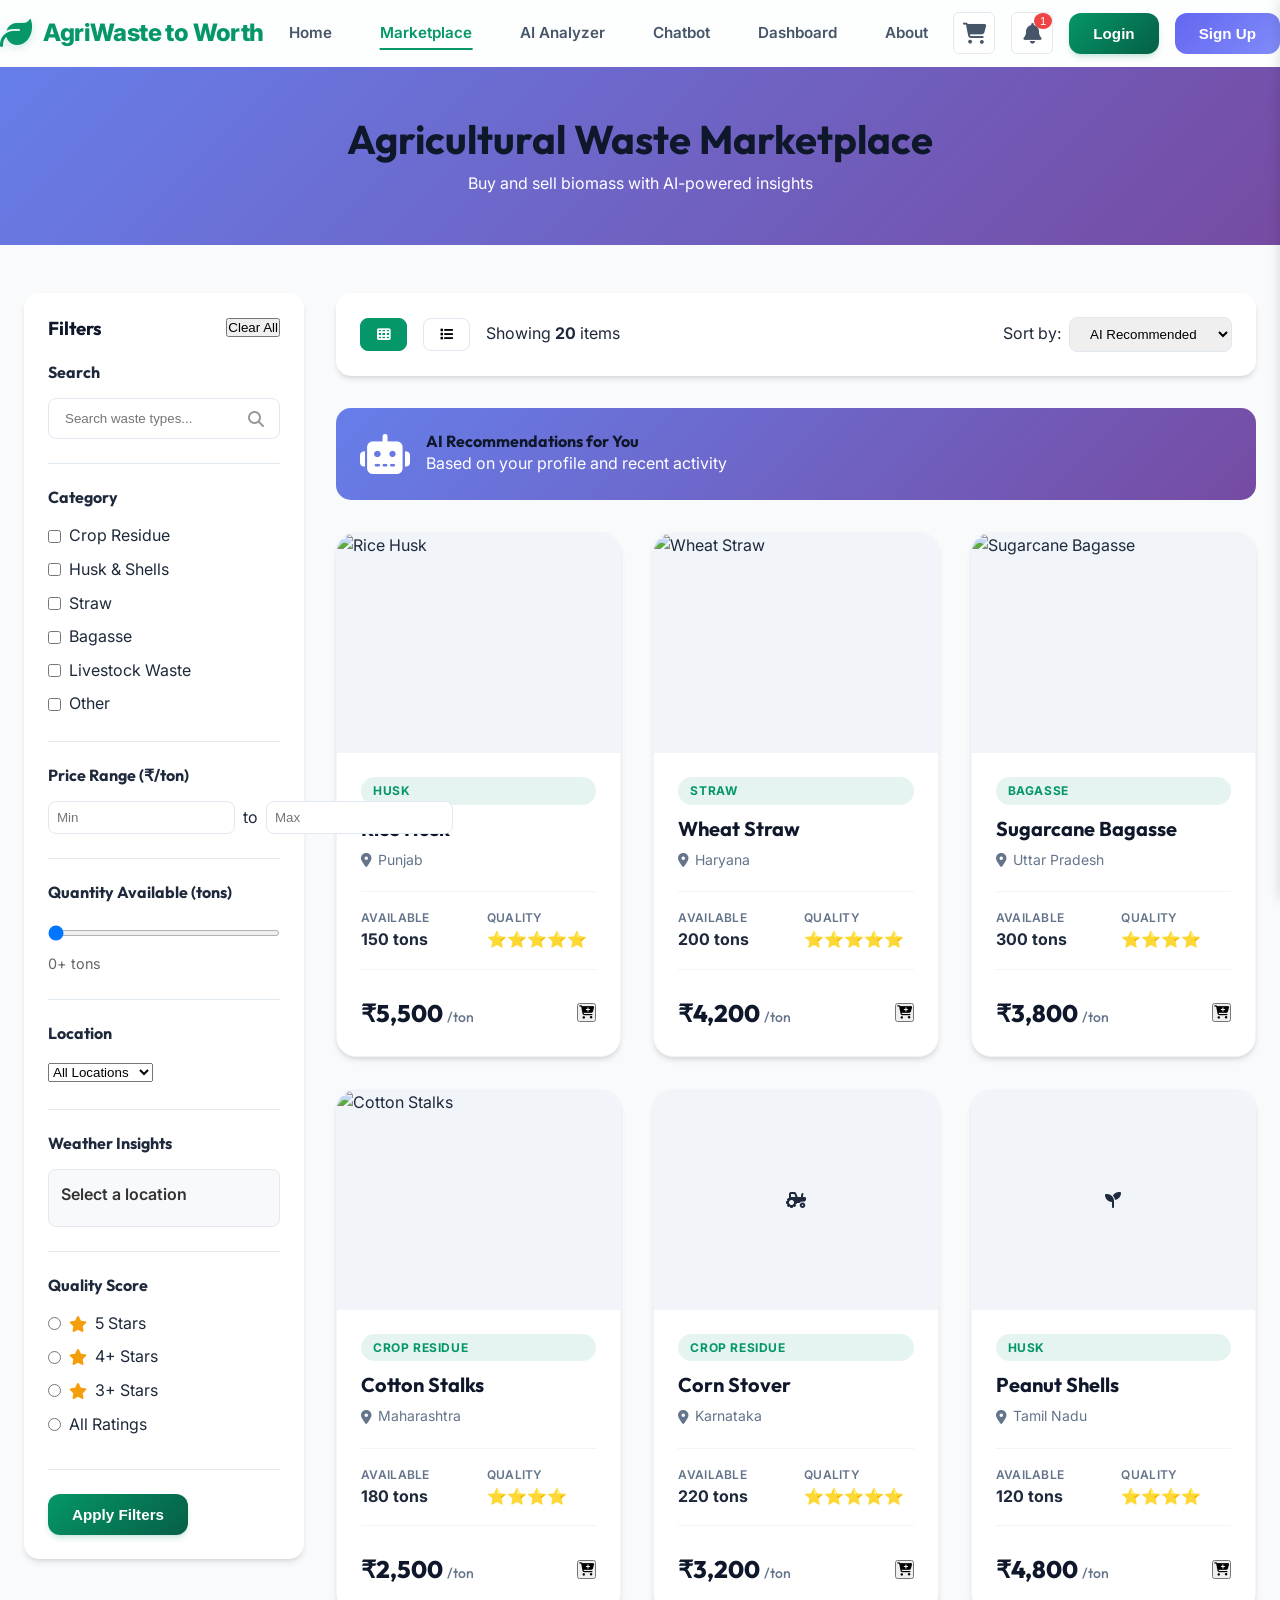
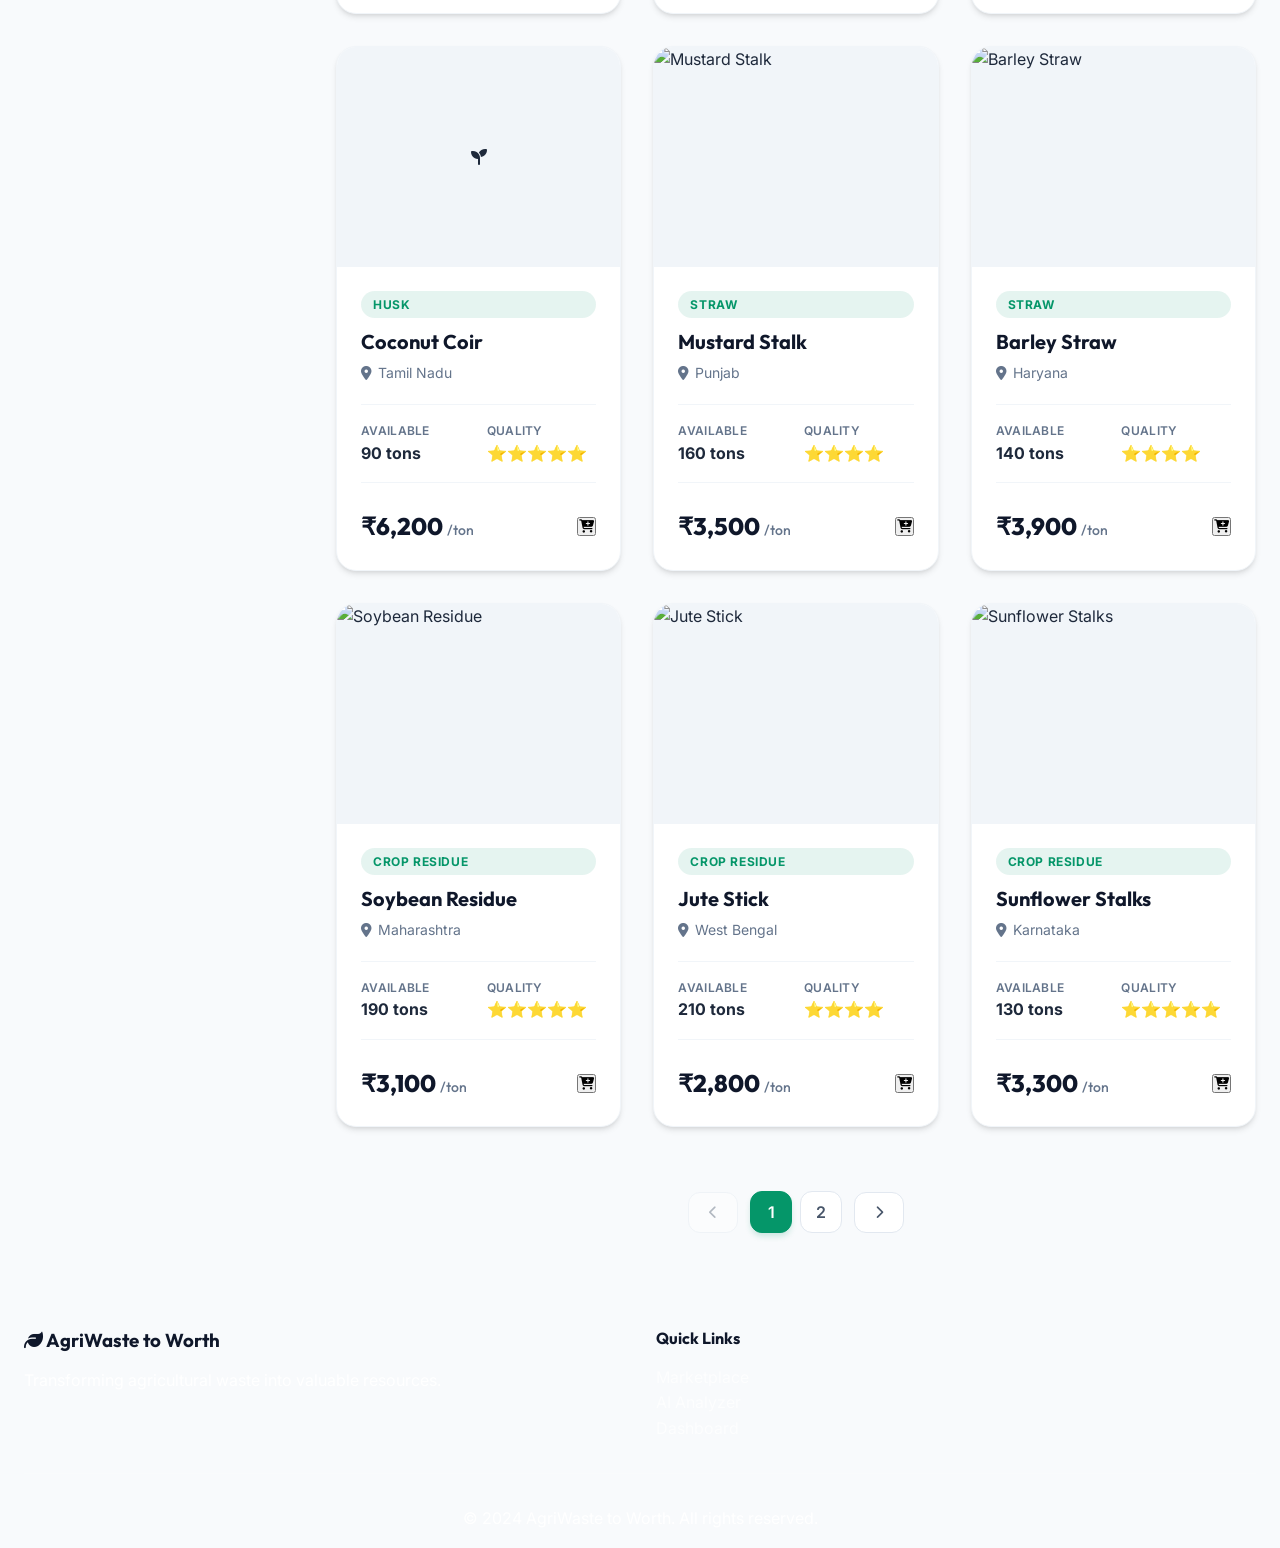
==== marketplace.html @ f90f0491 "Initial commit: Core platform files" ====
<!DOCTYPE html>
<html lang="en">
<head>
    <meta charset="UTF-8">
    <meta name="viewport" content="width=device-width, initial-scale=1.0">
    <title>Marketplace - AgriWaste to Worth</title>
    <link rel="stylesheet" href="css/style.css">
    <link rel="stylesheet" href="https://cdnjs.cloudflare.com/ajax/libs/font-awesome/6.4.0/css/all.min.css">
</head>
<body>
    <!-- Navigation -->
    <nav class="navbar">
        <div class="container">
            <div class="nav-brand">
                <i class="fas fa-leaf"></i>
                <span>AgriWaste to Worth</span>
            </div>
            <ul class="nav-menu">
                <li><a href="index.html">Home</a></li>
                <li><a href="marketplace.html" class="active">Marketplace</a></li>
                <li><a href="ai-analyzer.html">AI Analyzer</a></li>
                <li><a href="chatbot.html">Chatbot</a></li>
                <li><a href="dashboard.html">Dashboard</a></li>
                <li><a href="about.html">About</a></li>
            </ul>
            <div class="nav-actions">
                <button class="btn-icon" id="cartBtn"><i class="fas fa-shopping-cart"></i><span class="badge" id="cartBadge">0</span></button>
                <button class="btn-icon" id="notificationBtn"><i class="fas fa-bell"></i><span class="badge" id="notifBadge">0</span></button>
                <div class="user-menu" id="userMenu" style="display:none">
                    <img src="https://via.placeholder.com/40" alt="User" class="user-avatar">
                    <span class="user-name">Guest</span>
                    <span class="user-role-badge" id="userRoleBadge" style="margin-left:8px;background:#eee;padding:4px 8px;border-radius:12px;font-size:.8rem"></span>
                    <button class="btn-text" id="logoutBtn" style="margin-left:12px">Logout</button>
                </div>
                <button class="btn-primary" id="loginBtn">Login</button>
                <button class="btn-secondary" id="signupBtn">Sign Up</button>
            </div>
            <div class="hamburger" id="hamburger">
                <span></span>
                <span></span>
                <span></span>
            </div>
        </div>
    </nav>

    <!-- Page Header -->
    <section class="page-header">
        <div class="container">
            <h1>Agricultural Waste Marketplace</h1>
            <p>Buy and sell biomass with AI-powered insights</p>
        </div>
    </section>

    <!-- Main Content -->
    <section class="marketplace-section">
        <div class="container">
            <div class="marketplace-layout">
                <!-- Sidebar Filters -->
                <aside class="filters-sidebar">
                    <div class="filter-header">
                        <h3>Filters</h3>
                        <button class="btn-text" id="clearFilters">Clear All</button>
                    </div>
                    
                    <div class="filter-group">
                        <h4>Search</h4>
                        <div class="search-box">
                            <input type="text" id="searchInput" placeholder="Search waste types...">
                            <i class="fas fa-search"></i>
                        </div>
                    </div>

                    <div class="filter-group">
                        <h4>Category</h4>
                        <div class="checkbox-group">
                            <label><input type="checkbox" value="crop-residue" class="category-filter"> Crop Residue</label>
                            <label><input type="checkbox" value="husk" class="category-filter"> Husk & Shells</label>
                            <label><input type="checkbox" value="straw" class="category-filter"> Straw</label>
                            <label><input type="checkbox" value="bagasse" class="category-filter"> Bagasse</label>
                            <label><input type="checkbox" value="livestock" class="category-filter"> Livestock Waste</label>
                            <label><input type="checkbox" value="other" class="category-filter"> Other</label>
                        </div>
                    </div>

                    <div class="filter-group">
                        <h4>Price Range (₹/ton)</h4>
                        <div class="range-inputs">
                            <input type="number" id="minPrice" placeholder="Min" min="0">
                            <span>to</span>
                            <input type="number" id="maxPrice" placeholder="Max" min="0">
                        </div>
                    </div>

                    <div class="filter-group">
                        <h4>Quantity Available (tons)</h4>
                        <input type="range" id="quantityRange" min="0" max="1000" value="0" class="slider">
                        <div class="range-value"><span id="quantityValue">0</span>+ tons</div>
                    </div>

                    <div class="filter-group">
                        <h4>Location</h4>
                        <select id="locationFilter">
                            <option value="">All Locations</option>
                            <option value="punjab">Punjab</option>
                            <option value="haryana">Haryana</option>
                            <option value="uttar-pradesh">Uttar Pradesh</option>
                            <option value="maharashtra">Maharashtra</option>
                            <option value="karnataka">Karnataka</option>
                            <option value="tamil-nadu">Tamil Nadu</option>
                        </select>
                    </div>

                    <div class="filter-group">
                        <h4>Weather Insights</h4>
                        <div id="weatherPanel" style="background:#f7f9fb;border:1px solid #e3e9ef;border-radius:8px;padding:12px;color:#333">
                            <p style="margin:0 0 6px 0;font-weight:600">Select a location</p>
                            <div id="weatherData" style="font-size:.9rem;color:#555"></div>
                        </div>
                    </div>

                    <div class="filter-group">
                        <h4>Quality Score</h4>
                        <div class="rating-filter">
                            <label><input type="radio" name="quality" value="5"> <i class="fas fa-star"></i> 5 Stars</label>
                            <label><input type="radio" name="quality" value="4"> <i class="fas fa-star"></i> 4+ Stars</label>
                            <label><input type="radio" name="quality" value="3"> <i class="fas fa-star"></i> 3+ Stars</label>
                            <label><input type="radio" name="quality" value=""> All Ratings</label>
                        </div>
                    </div>

                    <button class="btn-primary btn-block" id="applyFilters">Apply Filters</button>
                </aside>

                <!-- Main Content Area -->
                <div class="marketplace-content">
                    <!-- Action Bar -->
                    <div class="action-bar">
                        <div class="view-options">
                            <button class="view-btn active" data-view="grid"><i class="fas fa-th"></i></button>
                            <button class="view-btn" data-view="list"><i class="fas fa-list"></i></button>
                            <span class="results-count">Showing <strong id="resultsCount">24</strong> items</span>
                        </div>
                        <div class="sort-options">
                            <label>Sort by:</label>
                            <select id="sortBy">
                                <option value="recommended">AI Recommended</option>
                                <option value="price-low">Price: Low to High</option>
                                <option value="price-high">Price: High to Low</option>
                                <option value="quantity">Quantity Available</option>
                                <option value="newest">Newest First</option>
                                <option value="rating">Highest Rated</option>
                            </select>
                        </div>
                        <button class="btn-primary" id="addListingBtn"><i class="fas fa-plus"></i> Add Listing</button>
                    </div>

                    <!-- AI Recommendations Banner -->
                    <div class="recommendation-banner">
                        <i class="fas fa-robot"></i>
                        <div>
                            <h4>AI Recommendations for You</h4>
                            <p>Based on your profile and recent activity</p>
                        </div>
                    </div>

                    <!-- Listings Grid -->
                    <div id="listingsContainer" class="listings-grid">
                        <!-- Listings will be dynamically loaded here -->
                    </div>

                    <!-- Pagination -->
                    <div class="pagination">
                        <button class="page-btn" id="prevPage"><i class="fas fa-chevron-left"></i></button>
                        <div class="page-numbers" id="pageNumbers"></div>
                        <button class="page-btn" id="nextPage"><i class="fas fa-chevron-right"></i></button>
                    </div>
                </div>
            </div>
        </div>
    </section>

    <!-- Add Listing Modal -->
    <div id="addListingModal" class="modal">
        <div class="modal-content modal-large">
            <span class="close">&times;</span>
            <h2>Add New Listing</h2>
            <form id="addListingForm">
                <div class="form-row">
                    <div class="form-group">
                        <label>Waste Type *</label>
                        <input type="text" id="wasteType" required>
                    </div>
                    <div class="form-group">
                        <label>Category *</label>
                        <select id="wasteCategory" required>
                            <option value="">Select Category</option>
                            <option value="crop-residue">Crop Residue</option>
                            <option value="husk">Husk & Shells</option>
                            <option value="straw">Straw</option>
                            <option value="bagasse">Bagasse</option>
                            <option value="livestock">Livestock Waste</option>
                            <option value="other">Other</option>
                        </select>
                    </div>
                </div>
                <div class="form-row">
                    <div class="form-group">
                        <label>Quantity (tons) *</label>
                        <input type="number" id="wasteQuantity" required min="0.1" step="0.1">
                    </div>
                    <div class="form-group">
                        <label>Price per Ton (₹) *</label>
                        <input type="number" id="wastePrice" required min="0">
                        <small class="ai-suggestion">AI Suggested: ₹<span id="aiPriceSuggestion">--</span></small>
                    </div>
                </div>
                <div class="form-group">
                    <label>Location *</label>
                    <div style="display:flex;gap:8px;align-items:center">
                        <input type="text" id="wasteLocation" required style="flex:1">
                        <button type="button" class="btn-outline" id="geoLocateBtn"><i class="fas fa-location-crosshairs"></i></button>
                    </div>
                    <input type="hidden" id="wasteLat">
                    <input type="hidden" id="wasteLon">
                    <small id="geoStatus" style="display:block;color:#666;margin-top:6px"></small>
                </div>
                <div class="form-group">
                    <label>Description</label>
                    <textarea id="wasteDescription" rows="4"></textarea>
                </div>
                <div class="form-group">
                    <label>Upload Images</label>
                    <div class="file-upload">
                        <input type="file" id="wasteImages" multiple accept="image/*">
                        <label for="wasteImages" class="file-upload-label">
                            <i class="fas fa-cloud-upload-alt"></i>
                            <span>Click to upload or drag and drop</span>
                        </label>
                    </div>
                    <div id="imagePreview" class="image-preview"></div>
                </div>
                <div class="form-actions">
                    <button type="button" class="btn-secondary" id="cancelListing">Cancel</button>
                    <button type="submit" class="btn-primary">Publish Listing</button>
                </div>
            </form>
        </div>
    </div>

    <!-- Product Details Modal -->
    <div id="productDetailsModal" class="modal">
        <div class="modal-content modal-large detail-modal">
            <span class="close" id="closeDetails">&times;</span>
            <div class="product-detail-layout">
                <div class="product-gallery" id="productGallery">
                    <!-- Image will be injected here -->
                </div>
                <div class="product-info-panel">
                    <div class="detail-header">
                        <span class="listing-category" id="detailCategory">Category</span>
                        <h2 id="detailTitle">Product Name</h2>
                        <div class="detail-rating" id="detailStars">⭐⭐⭐⭐⭐ (4.5)</div>
                    </div>
                    
                    <div class="detail-price-row">
                        <div class="detail-price">₹<span id="detailPrice">0</span><small>/ton</small></div>
                        <button class="btn-like-large" id="detailLikeBtn">
                            <i class="far fa-heart"></i> <span id="likeCount">0</span> Likes
                        </button>
                    </div>

                    <div class="detail-meta">
                        <div class="meta-item"><i class="fas fa-map-marker-alt"></i> <span id="detailLocation">Location</span></div>
                        <div class="meta-item"><i class="fas fa-user"></i> Seller: <span id="detailSeller">Seller Name</span></div>
                        <div class="meta-item"><i class="fas fa-weight-hanging"></i> Stock: <span id="detailQuantity">0 tons</span></div>
                    </div>

                    <div class="detail-description">
                        <h4>Description</h4>
                        <p id="detailDescription">Product description goes here...</p>
                    </div>

                    <div class="detail-actions">
                        <button class="btn-primary" id="detailAddToCart"><i class="fas fa-cart-plus"></i> Add to Cart</button>
                    </div>
                </div>
            </div>

            <div class="reviews-section">
                <h3>Customer Reviews & Comments</h3>
                <div class="reviews-container">
                    <div class="reviews-list" id="reviewsList">
                        <!-- Reviews injected here -->
                    </div>
                    <div class="add-review-panel">
                        <h4>Write a Review</h4>
                        <div class="star-rating-input" id="starInput">
                            <i class="far fa-star" data-rating="1"></i>
                            <i class="far fa-star" data-rating="2"></i>
                            <i class="far fa-star" data-rating="3"></i>
                            <i class="far fa-star" data-rating="4"></i>
                            <i class="far fa-star" data-rating="5"></i>
                        </div>
                        <textarea id="reviewComment" placeholder="Write your comment here..."></textarea>
                        <button class="btn-primary" id="submitReview">Post Review</button>
                    </div>
                </div>
            </div>
        </div>
    </div>

    <!-- Cart Sidebar -->
    <div id="cartSidebar" class="sidebar">
        <div class="sidebar-header">
            <h3>Shopping Cart</h3>
            <button class="close-sidebar"><i class="fas fa-times"></i></button>
        </div>
        <div class="sidebar-content" id="cartContent">
            <!-- Cart items will be loaded here -->
        </div>
        <div class="sidebar-footer">
            <div class="cart-total">
                <span>Total:</span>
                <strong id="cartTotal">₹0</strong>
            </div>
            <button class="btn-primary btn-block" id="checkoutBtn">Proceed to Checkout</button>
        </div>
    </div>

    <!-- Footer -->
    <footer class="footer">
        <div class="container">
            <div class="footer-content">
                <div class="footer-section">
                    <h3><i class="fas fa-leaf"></i> AgriWaste to Worth</h3>
                    <p>Transforming agricultural waste into valuable resources.</p>
                </div>
                <div class="footer-section">
                    <h4>Quick Links</h4>
                    <ul>
                        <li><a href="marketplace.html">Marketplace</a></li>
                        <li><a href="ai-analyzer.html">AI Analyzer</a></li>
                        <li><a href="dashboard.html">Dashboard</a></li>
                    </ul>
                </div>
            </div>
            <div class="footer-bottom">
                <p>&copy; 2024 AgriWaste to Worth. All rights reserved.</p>
            </div>
        </div>
    </footer>

    
    <!-- Auth Modal -->
    <div id="authModal" class="modal">
        <div class="modal-content">
            <span class="close">&times;</span>
            <div class="auth-container">
                <div class="auth-form" id="loginForm">
                    <h2>Welcome Back</h2>
                    <form>
                        <div class="form-group">
                            <label>Email</label>
                            <input type="email" id="loginEmail" required>
                        </div>
                        <div class="form-group">
                            <label>Password</label>
                            <input type="password" id="loginPassword" required>
                        </div>
                        <button type="submit" class="btn-primary btn-block">Login</button>
                        <p class="auth-switch">Don't have an account? <a href="#" id="showSignup">Sign Up</a></p>
                    </form>
                </div>
                <div class="auth-form hidden" id="signupForm">
                    <h2>Create Account</h2>
                    <form>
                        <div class="form-group">
                            <label>Full Name</label>
                            <input type="text" id="signupName" required>
                        </div>
                        <div class="form-group">
                            <label>Email</label>
                            <input type="email" id="signupEmail" required>
                        </div>
                        <div class="form-group">
                            <label>Password</label>
                            <input type="password" id="signupPassword" required>
                        </div>
                        <div class="form-group">
                            <label>User Type</label>
                            <select id="userType" required>
                                <option value="farmer">Farmer</option>
                                <option value="aggregator">Aggregator</option>
                                <option value="processor">Processor</option>
                                <option value="transporter">Transporter</option>
                                <option value="buyer">Buyer</option>
                                <option value="ngo">NGO/Regulator</option>
                                <option value="admin">Admin</option>
                            </select>
                        </div>
                        <button type="submit" class="btn-primary btn-block">Sign Up</button>
                        <p class="auth-switch">Already have an account? <a href="#" id="showLogin">Login</a></p>
                    </form>
                </div>
            </div>
        </div>
    </div>

    <script src="js/main.js"></script>
    <script src="js/image_map.js"></script>
    <script src="js/marketplace.js"></script>
    <script src="js/auth.js"></script>
</body>
</html>
---- css/style.css ----
/* ========== Global Styles & Design System ========== */
@import url('https://fonts.googleapis.com/css2?family=Inter:wght@300;400;500;600;700&family=Outfit:wght@300;400;500;600;700;800&display=swap');

:root {
    /* Premium Color Palette */
    --primary-color: #059669;
    /* Emerald 600 */
    --primary-light: #34d399;
    /* Emerald 400 */
    --primary-dark: #065f46;
    /* Emerald 800 */
    --secondary-color: #6366f1;
    /* Indigo 500 */
    --secondary-light: #818cf8;
    /* Indigo 400 */
    --accent-color: #f59e0b;
    /* Amber 500 */
    --danger-color: #ef4444;
    /* Red 500 */
    --success-color: #10b981;
    /* Emerald 500 */
    --warning-color: #f59e0b;
    /* Amber 500 */

    /* Neutrals */
    --slate-50: #f8fafc;
    --slate-100: #f1f5f9;
    --slate-200: #e2e8f0;
    --slate-300: #cbd5e1;
    --slate-400: #94a3b8;
    --slate-500: #64748b;
    --slate-600: #475569;
    --slate-700: #334155;
    --slate-800: #1e293b;
    --slate-900: #0f172a;

    /* Semantics */
    --bg-color: var(--slate-50);
    --card-bg: #ffffff;
    --text-color: var(--slate-800);
    --text-muted: var(--slate-500);
    --border-color: var(--slate-200);

    /* Glassmorphism */
    --glass-bg: rgba(255, 255, 255, 0.7);
    --glass-border: rgba(255, 255, 255, 0.3);
    --glass-shadow: 0 8px 32px 0 rgba(31, 38, 135, 0.07);

    /* Depth & Shadows */
    --shadow-sm: 0 1px 2px 0 rgb(0 0 0 / 0.05);
    --shadow: 0 4px 6px -1px rgb(0 0 0 / 0.1), 0 2px 4px -2px rgb(0 0 0 / 0.1);
    --shadow-md: 0 10px 15px -3px rgb(0 0 0 / 0.1), 0 4px 6px -4px rgb(0 0 0 / 0.1);
    --shadow-lg: 0 20px 25px -5px rgb(0 0 0 / 0.1), 0 8px 10px -6px rgb(0 0 0 / 0.1);

    /* Radii */
    --radius-sm: 0.375rem;
    --radius: 0.75rem;
    --radius-lg: 1.25rem;
    --radius-xl: 2rem;
}

* {
    margin: 0;
    padding: 0;
    box-sizing: border-box;
}

body {
    font-family: 'Inter', system-ui, -apple-system, sans-serif;
    line-height: 1.6;
    color: var(--text-color);
    background-color: var(--bg-color);
    overflow-x: hidden;
    -webkit-font-smoothing: antialiased;
}

h1,
h2,
h3,
h4,
h5,
h6 {
    font-family: 'Outfit', sans-serif;
    color: var(--slate-900);
    line-height: 1.2;
}

.container {
    max-width: 1280px;
    margin: 0 auto;
    padding: 0 1.5rem;
}

.container-fluid {
    width: 100%;
    max-width: 100%;
    padding: 0 1.5rem;
}

.hidden {
    display: none !important;
}

/* ========== Global Animations ========== */
@keyframes fadeInUp {
    from {
        opacity: 0;
        transform: translateY(20px);
    }

    to {
        opacity: 1;
        transform: translateY(0);
    }
}

@keyframes fadeIn {
    from {
        opacity: 0;
    }

    to {
        opacity: 1;
    }
}

@keyframes float {
    0% {
        transform: translateY(0px);
    }

    50% {
        transform: translateY(-15px);
    }

    100% {
        transform: translateY(0px);
    }
}

.animate-fade-in {
    animation: fadeIn 0.8s ease-out forwards;
}

.animate-fade-up {
    animation: fadeInUp 0.8s ease-out forwards;
}

/* ========== Navigation ========== */
.navbar {
    background: var(--glass-bg);
    backdrop-filter: blur(12px);
    -webkit-backdrop-filter: blur(12px);
    border-bottom: 1px solid var(--glass-border);
    position: sticky;
    top: 0;
    z-index: 1000;
    transition: all 0.3s ease;
}

.navbar .container {
    display: flex;
    justify-content: space-between;
    align-items: center;
    padding: 0.75rem 0;
}

.nav-brand {
    display: flex;
    align-items: center;
    gap: 0.75rem;
    font-size: 1.5rem;
    font-weight: 800;
    color: var(--primary-color);
    letter-spacing: -0.025em;
    text-decoration: none;
}

.nav-brand i {
    font-size: 2rem;
    filter: drop-shadow(0 2px 4px rgba(5, 150, 105, 0.2));
}

.nav-menu {
    display: flex;
    list-style: none;
    gap: 1.5rem;
}

.nav-menu a {
    text-decoration: none;
    color: var(--slate-600);
    font-weight: 600;
    font-size: 0.95rem;
    padding: 0.5rem 0.75rem;
    border-radius: var(--radius-sm);
    transition: all 0.2s cubic-bezier(0.4, 0, 0.2, 1);
    position: relative;
}

.nav-menu a::after {
    content: '';
    position: absolute;
    bottom: 0;
    left: 50%;
    width: 0;
    height: 2px;
    background: var(--primary-color);
    transition: all 0.3s ease;
    transform: translateX(-50%);
}

.nav-menu a:hover::after,
.nav-menu a.active::after {
    width: 80%;
}

.nav-menu a:hover {
    color: var(--primary-color);
    background: rgba(5, 150, 105, 0.05);
}

.nav-menu a.active {
    color: var(--primary-color);
}

.nav-actions {
    display: flex;
    align-items: center;
    gap: 1rem;
}

.btn-icon {
    position: relative;
    background: none;
    border: none;
    font-size: 1.3rem;
    color: var(--text-color);
    cursor: pointer;
    padding: 0.5rem;
    border-radius: 50%;
    transition: background 0.3s;
}

.btn-icon:hover {
    background: var(--light-color);
}

.badge {
    position: absolute;
    top: 0;
    right: 0;
    background: var(--danger-color);
    color: white;
    border-radius: 50%;
    padding: 2px 6px;
    font-size: 0.7rem;
}

.user-menu {
    display: flex;
    align-items: center;
    gap: 10px;
    cursor: pointer;
    padding: 0.5rem 1rem;
    border-radius: 25px;
    transition: background 0.3s;
}

.user-menu:hover {
    background: var(--light-color);
}

.user-avatar {
    width: 35px;
    height: 35px;
    border-radius: 50%;
}

.hamburger {
    display: none;
    flex-direction: column;
    gap: 5px;
    cursor: pointer;
}

.hamburger span {
    width: 25px;
    height: 3px;
    background: var(--text-color);
    transition: all 0.3s;
}

/* ========== Buttons ========== */
.btn-primary,
.btn-secondary,
.btn-outline,
.btn-large {
    display: inline-flex;
    align-items: center;
    justify-content: center;
    gap: 0.5rem;
    padding: 0.75rem 1.5rem;
    border: none;
    border-radius: var(--radius);
    font-size: 0.95rem;
    font-weight: 600;
    cursor: pointer;
    transition: all 0.3s cubic-bezier(0.4, 0, 0.2, 1);
    position: relative;
    overflow: hidden;
}

.btn-primary {
    background: linear-gradient(135deg, var(--primary-color) 0%, var(--primary-dark) 100%);
    color: white;
    box-shadow: 0 4px 6px -1px rgba(5, 150, 105, 0.2), 0 2px 4px -2px rgba(5, 150, 105, 0.1);
}

.btn-primary:hover {
    background: linear-gradient(135deg, var(--primary-light) 0%, var(--primary-color) 100%);
    transform: translateY(-2px);
    box-shadow: 0 10px 15px -3px rgba(5, 150, 105, 0.3);
}

.btn-secondary {
    background: linear-gradient(135deg, var(--secondary-color) 0%, var(--secondary-light) 100%);
    color: white;
}

.btn-secondary:hover {
    transform: translateY(-2px);
    box-shadow: 0 10px 15px -3px rgba(99, 102, 241, 0.3);
}

.btn-outline {
    background: transparent;
    border: 2px solid var(--primary-color);
    color: var(--primary-color);
}

.btn-outline:hover {
    background: var(--primary-color);
    color: white;
}

.btn-large {
    padding: 1rem 2.25rem;
    font-size: 1.1rem;
    border-radius: var(--radius-lg);
}

.btn-icon {
    width: 42px;
    height: 42px;
    display: flex;
    align-items: center;
    justify-content: center;
    background: white;
    border: 1px solid var(--border-color);
    border-radius: var(--radius-sm);
    color: var(--slate-600);
    cursor: pointer;
    transition: all 0.2s ease;
    position: relative;
}

.btn-icon:hover {
    background: var(--slate-50);
    color: var(--primary-color);
    border-color: var(--primary-color);
}

/* ========== Hero Section ========== */
.hero {
    position: relative;
    background: radial-gradient(circle at top right, #065f46 0%, #0f172a 100%);
    color: white;
    padding: 8rem 0 6rem;
    overflow: hidden;
}

.hero::before {
    content: '';
    position: absolute;
    top: 0;
    left: 0;
    right: 0;
    bottom: 0;
    background: url("data:image/svg+xml,%3Csvg width='60' height='60' viewBox='0 0 60 60' xmlns='http://www.w3.org/2000/svg'%3E%3Cg fill='none' fill-rule='evenodd'%3E%3Cg fill='%23ffffff' fill-opacity='0.05'%3E%3Cpath d='M36 34v-4h-2v4h-4v2h4v4h2v-4h4v-2h-4zm0-30V0h-2v4h-4v2h4v4h2v-4h4v-2h-4zM6 34v-4H4v4H0v2h4v4h2v-4h4v-2H6zM6 4V0H4v4H0v2h4v4h2v-4h4v-2H6z'/%3E%3C/g%3E%3C/g%3E%3C/svg%3E");
    opacity: 0.5;
}

.hero-content {
    display: grid;
    grid-template-columns: 1.2fr 0.8fr;
    gap: 4rem;
    align-items: center;
    position: relative;
    z-index: 1;
}

.hero-title {
    font-size: 4rem;
    font-weight: 800;
    line-height: 1.1;
    margin-bottom: 1.5rem;
    background: linear-gradient(to bottom right, #fff 40%, rgba(255, 255, 255, 0.4));
    -webkit-background-clip: text;
    background-clip: text;
    -webkit-text-fill-color: transparent;
    letter-spacing: -0.04em;
}

.hero-subtitle {
    font-size: 1.25rem;
    margin-bottom: 2.5rem;
    color: var(--slate-300);
    max-width: 600px;
}

.hero-buttons {
    display: flex;
    gap: 1.25rem;
}

.hero-image-container {
    position: relative;
    height: 500px;
    display: flex;
    align-items: center;
    justify-content: center;
}

.floating-card {
    background: var(--glass-bg);
    backdrop-filter: blur(10px);
    -webkit-backdrop-filter: blur(10px);
    border: 1px solid var(--glass-border);
    padding: 1.5rem;
    border-radius: var(--radius-lg);
    box-shadow: var(--shadow-lg);
    animation: float 6s ease-in-out infinite;
}

.card-1 {
    top: 10%;
    left: 0;
    animation-delay: 0s;
}

.card-2 {
    top: 40%;
    right: 0;
    animation-delay: 1.5s;
}

.card-3 {
    bottom: 10%;
    left: 20%;
    animation-delay: 3s;
}

.floating-card i {
    font-size: 2rem;
    color: var(--primary-color);
}

.card-1 {
    top: 20%;
    left: 10%;
    animation-delay: 0s;
}

.card-2 {
    top: 50%;
    right: 15%;
    animation-delay: 1s;
}

.card-3 {
    bottom: 15%;
    left: 30%;
    animation-delay: 2s;
}

/* ========== Features Section ========== */
.features {
    padding: 5rem 0;
    background: white;
}

.section-header {
    text-align: center;
    margin-bottom: 3rem;
}

.section-header h2 {
    font-size: 2.5rem;
    margin-bottom: 1rem;
    color: var(--dark-color);
}

.section-header p {
    font-size: 1.1rem;
    color: #666;
}

.features-grid {
    display: grid;
    grid-template-columns: repeat(auto-fit, minmax(300px, 1fr));
    gap: 2rem;
}

.feature-card {
    background: var(--bg-color);
    padding: 2rem;
    border-radius: 15px;
    transition: transform 0.3s, box-shadow 0.3s;
}

.feature-card:hover {
    transform: translateY(-10px);
    box-shadow: var(--shadow-lg);
}

.feature-icon {
    width: 60px;
    height: 60px;
    background: var(--primary-color);
    color: white;
    border-radius: 12px;
    display: flex;
    align-items: center;
    justify-content: center;
    font-size: 1.8rem;
    margin-bottom: 1rem;
}

.feature-card h3 {
    margin-bottom: 1rem;
    color: var(--dark-color);
}

.feature-card p {
    color: #666;
    margin-bottom: 1rem;
}

.feature-card a {
    color: var(--primary-color);
    text-decoration: none;
    font-weight: 600;
    display: inline-flex;
    align-items: center;
    gap: 0.5rem;
}

/* ========== How It Works ========== */
.how-it-works {
    padding: 5rem 0;
    background: var(--bg-color);
}

.steps-container {
    display: flex;
    justify-content: space-between;
    align-items: center;
    gap: 2rem;
}

.step {
    flex: 1;
    text-align: center;
    position: relative;
}

.step-number {
    width: 50px;
    height: 50px;
    background: var(--primary-color);
    color: white;
    border-radius: 50%;
    display: flex;
    align-items: center;
    justify-content: center;
    font-size: 1.5rem;
    font-weight: bold;
    margin: 0 auto 1rem;
}

.step-icon {
    font-size: 3rem;
    color: var(--primary-color);
    margin-bottom: 1rem;
}

.step-connector {
    width: 80px;
    height: 2px;
    background: var(--primary-color);
    position: relative;
    top: -100px;
}

.step-connector::after {
    content: '→';
    position: absolute;
    right: -10px;
    top: -10px;
    color: var(--primary-color);
    font-size: 1.5rem;
}

/* ========== CTA Section ========== */
.cta-section {
    background: linear-gradient(135deg, #2ecc71 0%, #27ae60 100%);
    color: white;
    padding: 5rem 0;
    text-align: center;
}

.cta-content h2 {
    font-size: 2.5rem;
    margin-bottom: 1rem;
}

.cta-content p {
    font-size: 1.2rem;
    margin-bottom: 2rem;
}

/* ========== Footer ========== */
.footer {
    background: var(--dark-color);
    color: white;
    padding: 3rem 0 1rem;
}

.footer-content {
    display: grid;
    grid-template-columns: repeat(auto-fit, minmax(250px, 1fr));
    gap: 2rem;
    margin-bottom: 2rem;
}

.footer-section h3,
.footer-section h4 {
    margin-bottom: 1rem;
}

.footer-section ul {
    list-style: none;
}

.footer-section a {
    color: rgba(255, 255, 255, 0.7);
    text-decoration: none;
    transition: color 0.3s;
}

.footer-section a:hover {
    color: white;
}

.social-links {
    display: flex;
    gap: 1rem;
    margin-top: 1rem;
}

.social-links a {
    width: 40px;
    height: 40px;
    background: rgba(255, 255, 255, 0.1);
    border-radius: 50%;
    display: flex;
    align-items: center;
    justify-content: center;
    font-size: 1.2rem;
}

.newsletter-form {
    display: flex;
    gap: 0.5rem;
}

.newsletter-form input {
    flex: 1;
    padding: 0.75rem;
    border: none;
    border-radius: 8px;
}

.newsletter-form button {
    padding: 0.75rem 1.5rem;
    background: var(--primary-color);
    color: white;
    border: none;
    border-radius: 8px;
    cursor: pointer;
}

.footer-bottom {
    text-align: center;
    padding-top: 2rem;
    border-top: 1px solid rgba(255, 255, 255, 0.1);
}

/* ========== Modal ========== */
.modal {
    display: none;
    position: fixed;
    z-index: 2000;
    left: 0;
    top: 0;
    width: 100%;
    height: 100%;
    background: rgba(0, 0, 0, 0.6);
    animation: fadeIn 0.3s;
}

.modal.active {
    display: flex;
    align-items: center;
    justify-content: center;
}

.modal-content {
    background: white;
    padding: 2rem;
    border-radius: 15px;
    max-width: 500px;
    width: 90%;
    max-height: 90vh;
    overflow-y: auto;
    position: relative;
    animation: slideUp 0.3s;
}

.modal-large {
    max-width: 800px;
}

.close {
    position: absolute;
    top: 1rem;
    right: 1rem;
    font-size: 2rem;
    cursor: pointer;
    color: #999;
}

.close:hover {
    color: var(--text-color);
}

/* ========== Forms ========== */
.form-group {
    margin-bottom: 1.5rem;
}

.form-group label {
    display: block;
    margin-bottom: 0.5rem;
    font-weight: 500;
}

.form-group input,
.form-group select,
.form-group textarea {
    width: 100%;
    padding: 0.75rem;
    border: 1px solid var(--border-color);
    border-radius: 8px;
    font-size: 1rem;
    transition: border-color 0.3s;
}

.form-group input:focus,
.form-group select:focus,
.form-group textarea:focus {
    outline: none;
    border-color: var(--primary-color);
}

.form-row {
    display: grid;
    grid-template-columns: 1fr 1fr;
    gap: 1rem;
}

.ai-suggestion {
    display: block;
    color: var(--secondary-color);
    font-size: 0.9rem;
    margin-top: 0.25rem;
}

.auth-switch {
    text-align: center;
    margin-top: 1rem;
}

.auth-switch a {
    color: var(--primary-color);
    text-decoration: none;
}

/* ========== Page Header ========== */
.page-header {
    background: linear-gradient(135deg, #667eea 0%, #764ba2 100%);
    color: white;
    padding: 3rem 0;
    text-align: center;
}

.page-header h1 {
    font-size: 2.5rem;
    margin-bottom: 0.5rem;
}

/* ========== Marketplace ========== */
.marketplace-section {
    padding: 3rem 0;
}

.marketplace-layout {
    display: grid;
    grid-template-columns: 280px 1fr;
    gap: 2rem;
}

.filters-sidebar {
    background: white;
    padding: 1.5rem;
    border-radius: 15px;
    box-shadow: var(--shadow);
    height: fit-content;
    position: sticky;
    top: 100px;
}

.filter-header {
    display: flex;
    justify-content: space-between;
    align-items: center;
    margin-bottom: 1.5rem;
}

.filter-group {
    margin-bottom: 1.5rem;
    padding-bottom: 1.5rem;
    border-bottom: 1px solid var(--border-color);
}

.filter-group:last-child {
    border-bottom: none;
}

.filter-group h4 {
    margin-bottom: 1rem;
    color: var(--dark-color);
}

.search-box {
    position: relative;
}

.search-box input {
    width: 100%;
    padding: 0.75rem 2.5rem 0.75rem 1rem;
    border: 1px solid var(--border-color);
    border-radius: 8px;
}

.search-box i {
    position: absolute;
    right: 1rem;
    top: 50%;
    transform: translateY(-50%);
    color: #999;
}

.checkbox-group {
    display: flex;
    flex-direction: column;
    gap: 0.5rem;
}

.checkbox-group label {
    display: flex;
    align-items: center;
    gap: 0.5rem;
    cursor: pointer;
}

.range-inputs {
    display: flex;
    align-items: center;
    gap: 0.5rem;
}

.range-inputs input {
    flex: 1;
    padding: 0.5rem;
    border: 1px solid var(--border-color);
    border-radius: 8px;
}

.slider {
    width: 100%;
    height: 6px;
    border-radius: 5px;
    background: var(--light-color);
    outline: none;
}

.slider::-webkit-slider-thumb {
    appearance: none;
    width: 18px;
    height: 18px;
    border-radius: 50%;
    background: var(--primary-color);
    cursor: pointer;
}

.range-value {
    margin-top: 0.5rem;
    color: #666;
    font-size: 0.9rem;
}

.rating-filter label {
    display: flex;
    align-items: center;
    gap: 0.5rem;
    margin-bottom: 0.5rem;
    cursor: pointer;
}

.rating-filter i {
    color: var(--warning-color);
}

.action-bar {
    background: white;
    padding: 1.5rem;
    border-radius: 15px;
    box-shadow: var(--shadow);
    display: flex;
    justify-content: space-between;
    align-items: center;
    margin-bottom: 2rem;
}

.view-options {
    display: flex;
    align-items: center;
    gap: 1rem;
}

.view-btn {
    background: none;
    border: 1px solid var(--border-color);
    padding: 0.5rem 1rem;
    border-radius: 8px;
    cursor: pointer;
    transition: all 0.3s;
}

.view-btn.active {
    background: var(--primary-color);
    color: white;
    border-color: var(--primary-color);
}

.sort-options {
    display: flex;
    align-items: center;
    gap: 0.5rem;
}

.sort-options select {
    padding: 0.5rem 1rem;
    border: 1px solid var(--border-color);
    border-radius: 8px;
}

.recommendation-banner {
    background: linear-gradient(135deg, #667eea 0%, #764ba2 100%);
    color: white;
    padding: 1.5rem;
    border-radius: 15px;
    display: flex;
    align-items: center;
    gap: 1rem;
    margin-bottom: 2rem;
}

.recommendation-banner i {
    font-size: 2.5rem;
}

.listings-grid {
    display: grid;
    grid-template-columns: repeat(auto-fill, minmax(280px, 1fr));
    gap: 2rem;
    margin-bottom: 2rem;
}

.listing-card {
    background: var(--card-bg);
    border-radius: var(--radius-lg);
    overflow: hidden;
    box-shadow: var(--shadow);
    transition: all 0.4s cubic-bezier(0.175, 0.885, 0.32, 1.275);
    cursor: pointer;
    border: 1px solid var(--slate-100);
    display: flex;
    flex-direction: column;
}

.listing-card:hover {
    transform: translateY(-8px);
    box-shadow: var(--shadow-lg);
    border-color: var(--primary-light);
}

.listing-image {
    width: 100%;
    height: 220px;
    background: var(--slate-100);
    position: relative;
    overflow: hidden;
}

.listing-image img {
    width: 100%;
    height: 100%;
    object-fit: cover;
    transition: transform 0.5s ease;
}

.listing-card:hover .listing-image img {
    transform: scale(1.1);
}

.listing-content {
    padding: 1.5rem;
    flex-grow: 1;
    display: flex;
    flex-direction: column;
}

.listing-category {
    display: inline-block;
    background: rgba(5, 150, 105, 0.1);
    color: var(--primary-color);
    padding: 0.25rem 0.75rem;
    border-radius: 9999px;
    font-size: 0.75rem;
    font-weight: 700;
    text-transform: uppercase;
    letter-spacing: 0.05em;
    margin-bottom: 0.75rem;
}

.listing-title {
    font-size: 1.25rem;
    font-weight: 700;
    margin-bottom: 0.5rem;
    color: var(--slate-900);
}

.listing-location {
    color: var(--text-muted);
    font-size: 0.875rem;
    margin-bottom: 1.25rem;
    display: flex;
    align-items: center;
    gap: 0.375rem;
}

.listing-details {
    display: grid;
    grid-template-columns: 1fr 1fr;
    gap: 1rem;
    margin-bottom: 1.5rem;
    padding: 1rem 0;
    border-top: 1px solid var(--slate-100);
    border-bottom: 1px solid var(--slate-100);
}

.detail-item {
    text-align: left;
}

.detail-item span {
    display: block;
    font-size: 0.75rem;
    color: var(--text-muted);
    text-transform: uppercase;
    font-weight: 600;
    letter-spacing: 0.025em;
}

.detail-item strong {
    display: block;
    font-size: 1rem;
    color: var(--slate-800);
}

.listing-footer {
    display: flex;
    justify-content: space-between;
    align-items: center;
    margin-top: auto;
}

.listing-price {
    font-size: 1.5rem;
    font-weight: 800;
    color: var(--slate-900);
    font-family: 'Outfit', sans-serif;
}

.listing-price small {
    font-size: 0.875rem;
    color: var(--text-muted);
    font-weight: 500;
}

.pagination {
    display: flex;
    justify-content: center;
    align-items: center;
    gap: 0.75rem;
    margin-top: 4rem;
}

.page-btn {
    padding: 0.75rem 1.25rem;
    background: white;
    border: 1px solid var(--border-color);
    border-radius: var(--radius);
    color: var(--slate-600);
    font-weight: 600;
    cursor: pointer;
    transition: all 0.2s ease;
}

.page-btn:hover:not(:disabled) {
    border-color: var(--primary-color);
    color: var(--primary-color);
    background: var(--slate-50);
}

.page-btn:disabled {
    opacity: 0.4;
    cursor: not-allowed;
}

.page-numbers {
    display: flex;
    gap: 0.5rem;
}

.page-number {
    width: 42px;
    height: 42px;
    display: flex;
    align-items: center;
    justify-content: center;
    background: white;
    border: 1px solid var(--border-color);
    border-radius: var(--radius);
    font-weight: 600;
    cursor: pointer;
    transition: all 0.2s ease;
    color: var(--slate-600);
}

.page-number:hover {
    border-color: var(--primary-color);
    color: var(--primary-color);
}

.page-number.active {
    background: var(--primary-color);
    color: white;
    border-color: var(--primary-color);
    box-shadow: 0 4px 6px -1px rgba(5, 150, 105, 0.2);
}

/* ========== Sidebar ========== */
.sidebar {
    position: fixed;
    top: 0;
    right: -400px;
    width: 400px;
    height: 100%;
    background: white;
    box-shadow: -2px 0 10px rgba(0, 0, 0, 0.1);
    transition: right 0.3s;
    z-index: 2000;
    display: flex;
    flex-direction: column;
}

.sidebar.active {
    right: 0;
}

.sidebar-header {
    display: flex;
    justify-content: space-between;
    align-items: center;
    padding: 1.5rem;
    border-bottom: 1px solid var(--border-color);
}

.close-sidebar {
    background: none;
    border: none;
    font-size: 1.5rem;
    cursor: pointer;
}

.sidebar-content {
    flex: 1;
    overflow-y: auto;
    padding: 1.5rem;
}

.sidebar-footer {
    padding: 1.5rem;
    border-top: 1px solid var(--border-color);
}

.cart-item {
    display: flex;
    gap: 1rem;
    margin-bottom: 1rem;
    padding-bottom: 1rem;
    border-bottom: 1px solid var(--border-color);
}

.cart-item-image {
    width: 80px;
    height: 80px;
    background: var(--light-color);
    border-radius: 8px;
    display: flex;
    align-items: center;
    justify-content: center;
    font-size: 2rem;
}

.cart-item-details {
    flex: 1;
}

.cart-item-title {
    font-weight: 600;
    margin-bottom: 0.25rem;
}

.cart-item-price {
    color: var(--primary-color);
    font-weight: bold;
}

.cart-item-remove {
    background: none;
    border: none;
    color: var(--danger-color);
    cursor: pointer;
    padding: 0.25rem 0.5rem;
}

.cart-total {
    display: flex;
    justify-content: space-between;
    align-items: center;
    margin-bottom: 1rem;
    font-size: 1.2rem;
}

/* ========== AI Analyzer ========== */
.analyzer-section {
    padding: 3rem 0;
}

.analyzer-layout {
    display: grid;
    grid-template-columns: 1fr 1fr;
    gap: 2rem;
}

.upload-card,
.results-card {
    background: white;
    padding: 2rem;
    border-radius: 15px;
    box-shadow: var(--shadow);
}

.upload-header {
    margin-bottom: 2rem;
}

.upload-header h3 {
    display: flex;
    align-items: center;
    gap: 0.5rem;
    margin-bottom: 0.5rem;
}

.upload-area {
    border: 3px dashed var(--border-color);
    border-radius: 15px;
    padding: 3rem 2rem;
    text-align: center;
    margin-bottom: 1.5rem;
    transition: all 0.3s;
}

.upload-area:hover {
    border-color: var(--primary-color);
    background: var(--bg-color);
}

.upload-label {
    cursor: pointer;
}

.upload-icon {
    font-size: 4rem;
    color: var(--primary-color);
    margin-bottom: 1rem;
}

.uploaded-images {
    display: grid;
    grid-template-columns: repeat(auto-fill, minmax(100px, 1fr));
    gap: 1rem;
    margin-bottom: 1.5rem;
}

.uploaded-image {
    position: relative;
    width: 100px;
    height: 100px;
    border-radius: 8px;
    overflow: hidden;
}

.uploaded-image img {
    width: 100%;
    height: 100%;
    object-fit: cover;
}

.remove-image {
    position: absolute;
    top: 5px;
    right: 5px;
    background: var(--danger-color);
    color: white;
    border: none;
    border-radius: 50%;
    width: 25px;
    height: 25px;
    cursor: pointer;
}

.upload-actions {
    display: flex;
    gap: 1rem;
}

.analysis-options {
    margin-top: 2rem;
    padding-top: 2rem;
    border-top: 1px solid var(--border-color);
}

.analysis-options h4 {
    margin-bottom: 1rem;
}

.analysis-options label {
    display: block;
    margin-bottom: 0.5rem;
}

.empty-state {
    text-align: center;
    padding: 3rem 2rem;
    color: #999;
}

.empty-state i {
    font-size: 4rem;
    margin-bottom: 1rem;
}

.result-section {
    margin-bottom: 2.5rem;
    padding-bottom: 2rem;
    border-bottom: 1px solid var(--slate-100);
}

.result-section:last-child {
    border-bottom: none;
}

.result-section h3 {
    font-size: 1.25rem;
    font-weight: 700;
    display: flex;
    align-items: center;
    gap: 0.75rem;
    margin-bottom: 1.5rem;
    color: var(--slate-900);
}

.main-classification {
    background: var(--slate-900);
    color: white;
    padding: 2.5rem;
    border-radius: var(--radius-lg);
    margin-bottom: 1.5rem;
    text-align: center;
    box-shadow: var(--shadow-lg);
}

.main-classification h2 {
    color: white;
    font-size: 2.5rem;
    margin-bottom: 0.5rem;
}

.classification-label {
    color: var(--slate-400);
    font-size: 0.875rem;
    text-transform: uppercase;
    font-weight: 600;
    letter-spacing: 0.05em;
}

.confidence-bar {
    width: 100%;
    height: 8px;
    background: rgba(255, 255, 255, 0.1);
    border-radius: 999px;
    overflow: hidden;
    margin: 1.5rem 0;
}

.confidence-fill {
    height: 100%;
    background: var(--primary-light);
    box-shadow: 0 0 12px var(--primary-light);
    transition: width 1.5s cubic-bezier(0.34, 1.56, 0.64, 1);
}

.alt-classification {
    display: flex;
    justify-content: space-between;
    padding: 1rem 1.25rem;
    background: var(--slate-50);
    border-radius: var(--radius);
    border: 1px solid var(--slate-200);
}

.predicted-price {
    background: linear-gradient(135deg, var(--primary-color) 0%, var(--primary-dark) 100%);
    color: white;
    padding: 2.5rem;
    border-radius: var(--radius-lg);
    margin-bottom: 1.5rem;
    text-align: center;
    box-shadow: var(--shadow-lg);
}

.predicted-price h2 {
    font-size: 3.5rem;
    font-weight: 800;
    color: white;
    margin: 1rem 0;
    font-family: 'Outfit', sans-serif;
}

.metric-card {
    background: white;
    padding: 1.5rem;
    border-radius: var(--radius);
    text-align: center;
    border: 1px solid var(--slate-100);
    transition: all 0.3s ease;
}

.metric-card:hover {
    border-color: var(--primary-light);
    transform: translateY(-3px);
}

/* ========== Shimmer Loading Effects ========== */
@keyframes shimmer {
    0% {
        background-position: -468px 0;
    }

    100% {
        background-position: 468px 0;
    }
}

.skeleton {
    background: #f6f7f8;
    background-image: linear-gradient(to right, #f6f7f8 0%, #edeef1 20%, #f6f7f8 40%, #f6f7f8 100%);
    background-repeat: no-repeat;
    background-size: 800px 104px;
    display: inline-block;
    position: relative;
    animation-duration: 1.2s;
    animation-fill-mode: forwards;
    animation-iteration-count: infinite;
    animation-name: shimmer;
    animation-timing-function: linear;
}

.loader {
    width: 48px;
    height: 48px;
    border: 3px solid var(--slate-100);
    border-bottom-color: var(--primary-color);
    border-radius: 50%;
    display: inline-block;
    box-sizing: border-box;
    animation: rotation 1s linear infinite;
}

@keyframes rotation {
    0% {
        transform: rotate(0deg);
    }

    100% {
        transform: rotate(360deg);
    }
}

.analysis-steps {
    display: flex;
    flex-direction: column;
    gap: 1rem;
    margin-top: 2rem;
}

.step-item {
    display: flex;
    align-items: center;
    gap: 1rem;
    padding: 1rem;
    background: var(--bg-color);
    border-radius: 8px;
    opacity: 0.5;
    transition: opacity 0.3s;
}

.step-item.active {
    opacity: 1;
    background: var(--primary-color);
    color: white;
}

.info-cards {
    display: grid;
    grid-template-columns: repeat(auto-fit, minmax(250px, 1fr));
    gap: 2rem;
    margin-top: 3rem;
}

.info-card {
    background: white;
    padding: 2rem;
    border-radius: 15px;
    box-shadow: var(--shadow);
    text-align: center;
}

.info-card i {
    font-size: 3rem;
    color: var(--primary-color);
    margin-bottom: 1rem;
}

/* ========== Dashboard ========== */
.dashboard-section {
    padding: 2.5rem 0;
    background: var(--bg-color);
    min-height: calc(100vh - 70px);
}

.dashboard-header {
    display: flex;
    justify-content: space-between;
    align-items: center;
    margin-bottom: 2.5rem;
}

.dashboard-header h1 {
    font-size: 2.25rem;
    font-weight: 800;
    letter-spacing: -0.03em;
}

.dashboard-actions {
    display: flex;
    gap: 1rem;
}

.date-selector {
    padding: 0.625rem 1rem;
    border: 1px solid var(--border-color);
    border-radius: var(--radius);
    background-color: white;
    font-weight: 600;
    font-family: inherit;
    color: var(--slate-700);
}

.stats-grid {
    display: grid;
    grid-template-columns: repeat(auto-fit, minmax(280px, 1fr));
    gap: 1.5rem;
    margin-bottom: 3rem;
}

.stat-card {
    background: var(--card-bg);
    padding: 1.75rem;
    border-radius: var(--radius-lg);
    box-shadow: var(--shadow);
    display: flex;
    align-items: center;
    gap: 1.25rem;
    transition: all 0.3s cubic-bezier(0.4, 0, 0.2, 1);
    border: 1px solid var(--slate-100);
}

.stat-card:hover {
    transform: translateY(-4px);
    box-shadow: var(--shadow-lg);
    border-color: var(--primary-light);
}

.stat-icon {
    width: 64px;
    height: 64px;
    border-radius: var(--radius);
    display: flex;
    align-items: center;
    justify-content: center;
    font-size: 1.75rem;
    color: white;
    flex-shrink: 0;
}

.stat-icon.green {
    background: linear-gradient(135deg, #10b981 0%, #059669 100%);
}

.stat-icon.blue {
    background: linear-gradient(135deg, #6366f1 0%, #4f46e5 100%);
}

.stat-icon.purple {
    background: linear-gradient(135deg, #a855f7 0%, #9333ea 100%);
}

.stat-icon.orange {
    background: linear-gradient(135deg, #f59e0b 0%, #d97706 100%);
}

.stat-details {
    flex: 1;
}

.stat-details span {
    display: block;
    color: var(--text-muted);
    font-size: 0.875rem;
    font-weight: 600;
    text-transform: uppercase;
    letter-spacing: 0.025em;
    margin-bottom: 0.25rem;
}

.stat-details h3 {
    font-size: 1.875rem;
    font-weight: 800;
    margin: 0;
    color: var(--slate-900);
}

.stat-change {
    font-size: 0.875rem;
    display: flex;
    align-items: center;
    gap: 0.375rem;
    margin-top: 0.5rem;
    font-weight: 600;
}

.stat-change.positive {
    color: var(--success-color);
}

.stat-change.negative {
    color: var(--danger-color);
}

.stat-change.neutral {
    color: var(--text-muted);
}

.charts-row {
    display: grid;
    grid-template-columns: 2fr 1fr;
    gap: 2rem;
    margin-bottom: 3rem;
}

.chart-card {
    background: var(--card-bg);
    padding: 2rem;
    border-radius: var(--radius-lg);
    box-shadow: var(--shadow);
    border: 1px solid var(--slate-100);
}

.chart-header {
    display: flex;
    justify-content: space-between;
    align-items: center;
    margin-bottom: 2rem;
}

.chart-header h3 {
    font-size: 1.25rem;
    font-weight: 700;
}

.chart-controls {
    display: flex;
    background: var(--slate-100);
    padding: 0.25rem;
    border-radius: var(--radius);
}

.chart-btn {
    padding: 0.5rem 1rem;
    background: none;
    border: none;
    border-radius: var(--radius-sm);
    cursor: pointer;
    font-size: 0.875rem;
    font-weight: 600;
    color: var(--slate-600);
    transition: all 0.2s;
}

.chart-btn.active {
    background: white;
    color: var(--primary-color);
    box-shadow: var(--shadow-sm);
}

.chart-container {
    height: 320px;
    position: relative;
}

.dashboard-grid {
    display: grid;
    grid-template-columns: repeat(auto-fit, minmax(400px, 1fr));
    gap: 2rem;
    margin-bottom: 3rem;
}

.activity-card {
    background: var(--card-bg);
    padding: 2rem;
    border-radius: var(--radius-lg);
    box-shadow: var(--shadow);
    border: 1px solid var(--slate-100);
}

.transaction-item,
.listing-item {
    display: flex;
    justify-content: space-between;
    align-items: center;
    padding: 1.25rem 0;
    border-bottom: 1px solid var(--slate-100);
}

.transaction-item:hover,
.listing-item:hover {
    background: var(--slate-50);
    margin-left: -1rem;
    margin-right: -1rem;
    padding-left: 1rem;
    padding-right: 1rem;
    border-radius: var(--radius);
}

.insight-item {
    display: flex;
    gap: 1.25rem;
    padding: 1.5rem;
    background: var(--slate-50);
    border-radius: var(--radius);
    margin-bottom: 1.25rem;
    border: 1px solid transparent;
    transition: all 0.3s;
}

.insight-item:hover {
    border-color: var(--primary-light);
    background: white;
    box-shadow: var(--shadow-md);
}

.insight-item i {
    font-size: 1.5rem;
    color: var(--primary-color);
    background: rgba(5, 150, 105, 0.1);
    width: 48px;
    height: 48px;
    display: flex;
    align-items: center;
    justify-content: center;
    border-radius: var(--radius-sm);
    flex-shrink: 0;
}

.metrics-section {
    background: white;
    padding: 2rem;
    border-radius: 15px;
    box-shadow: var(--shadow);
}

.metrics-grid {
    display: grid;
    grid-template-columns: repeat(auto-fit, minmax(200px, 1fr));
    gap: 2rem;
    margin-top: 1.5rem;
}

.metric-box {
    text-align: center;
    padding: 1.5rem;
    background: var(--bg-color);
    border-radius: 12px;
}

.metric-box i {
    font-size: 2rem;
    color: var(--primary-color);
    margin-bottom: 0.5rem;
}

.circular-progress {
    position: relative;
    width: 80px;
    height: 80px;
    margin: 1rem auto;
}

.progress-text {
    position: absolute;
    top: 50%;
    left: 50%;
    transform: translate(-50%, -50%);
    font-weight: bold;
}

/* ========== About Page ========== */
.about-section {
    padding: 3rem 0;
    background: white;
}

.about-content {
    max-width: 900px;
    margin: 0 auto;
}

.about-content h2 {
    font-size: 2rem;
    margin: 2rem 0 1rem;
    color: var(--dark-color);
}

.about-content h3 {
    font-size: 1.5rem;
    margin: 1.5rem 0 1rem;
    color: var(--dark-color);
}

.about-content p {
    font-size: 1.1rem;
    line-height: 1.8;
    color: #666;
    margin-bottom: 1rem;
}

.tech-list {
    list-style: none;
    margin: 1rem 0;
}

.tech-list li {
    display: flex;
    align-items: center;
    gap: 1rem;
    padding: 1rem;
    background: var(--bg-color);
    border-radius: 8px;
    margin-bottom: 0.5rem;
}

.tech-list i {
    font-size: 1.5rem;
    color: var(--primary-color);
}

.impact-stats {
    display: grid;
    grid-template-columns: repeat(3, 1fr);
    gap: 2rem;
    margin: 2rem 0;
}

.impact-stat {
    text-align: center;
    padding: 2rem;
    background: var(--bg-color);
    border-radius: 15px;
}

.impact-stat h2 {
    font-size: 3rem;
    color: var(--primary-color);
    margin-bottom: 0.5rem;
}

/* ========== Animations ========== */
@keyframes fadeIn {
    from {
        opacity: 0;
    }

    to {
        opacity: 1;
    }
}

@keyframes fadeInUp {
    from {
        opacity: 0;
        transform: translateY(30px);
    }

    to {
        opacity: 1;
        transform: translateY(0);
    }
}

@keyframes slideUp {
    from {
        transform: translateY(50px);
        opacity: 0;
    }

    to {
        transform: translateY(0);
        opacity: 1;
    }
}

@keyframes float {

    0%,
    100% {
        transform: translateY(0);
    }

    50% {
        transform: translateY(-20px);
    }
}

@keyframes spin {
    from {
        transform: rotate(0deg);
    }

    to {
        transform: rotate(360deg);
    }
}

/* ========== Responsive Design ========== */
@media (max-width: 1024px) {
    .marketplace-layout {
        grid-template-columns: 1fr;
    }

    .filters-sidebar {
        position: static;
    }

    .charts-row {
        grid-template-columns: 1fr;
    }

    .analyzer-layout {
        grid-template-columns: 1fr;
    }
}

@media (max-width: 768px) {
    .nav-menu {
        position: fixed;
        left: -100%;
        top: 70px;
        flex-direction: column;
        background: white;
        width: 100%;
        padding: 2rem;
        box-shadow: var(--shadow);
        transition: left 0.3s;
    }

    .nav-menu.active {
        left: 0;
    }

    .hamburger {
        display: flex;
    }

    .hero-content {
        grid-template-columns: 1fr;
    }

    .hero-image {
        display: none;
    }

    .hero-title {
        font-size: 2rem;
    }

    .steps-container {
        flex-direction: column;
    }

    .step-connector {
        display: none;
    }

    .listings-grid {
        grid-template-columns: 1fr;
    }

    .dashboard-grid {
        grid-template-columns: 1fr;
    }

    .form-row {
        grid-template-columns: 1fr;
    }

    .sidebar {
        width: 100%;
        right: -100%;
    }

    .impact-stats {
        grid-template-columns: 1fr;
    }
}

@media (max-width: 480px) {
    .container {
        padding: 0 15px;
    }

    .hero-buttons {
        flex-direction: column;
    }

    .hero-stats {
        flex-direction: column;
        text-align: center;
    }

    .action-bar {
        flex-direction: column;
        gap: 1rem;
    }
}
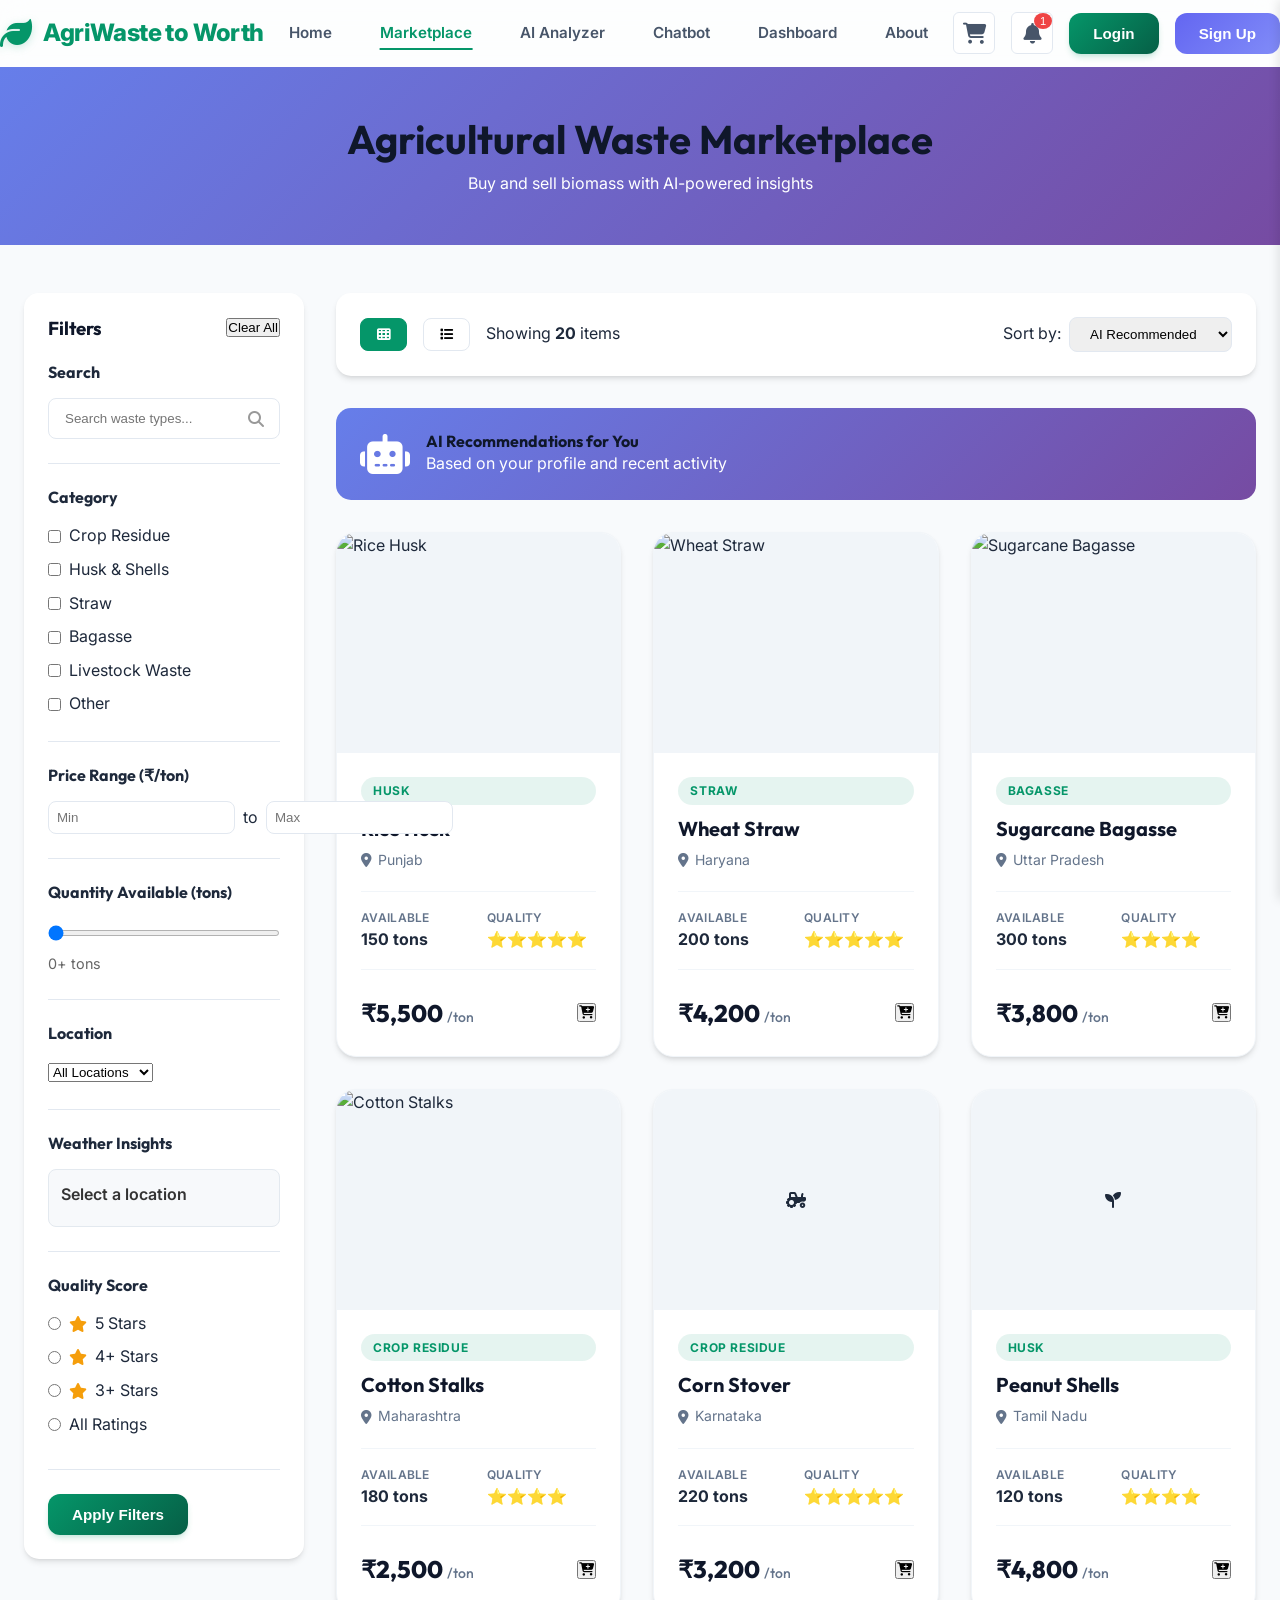
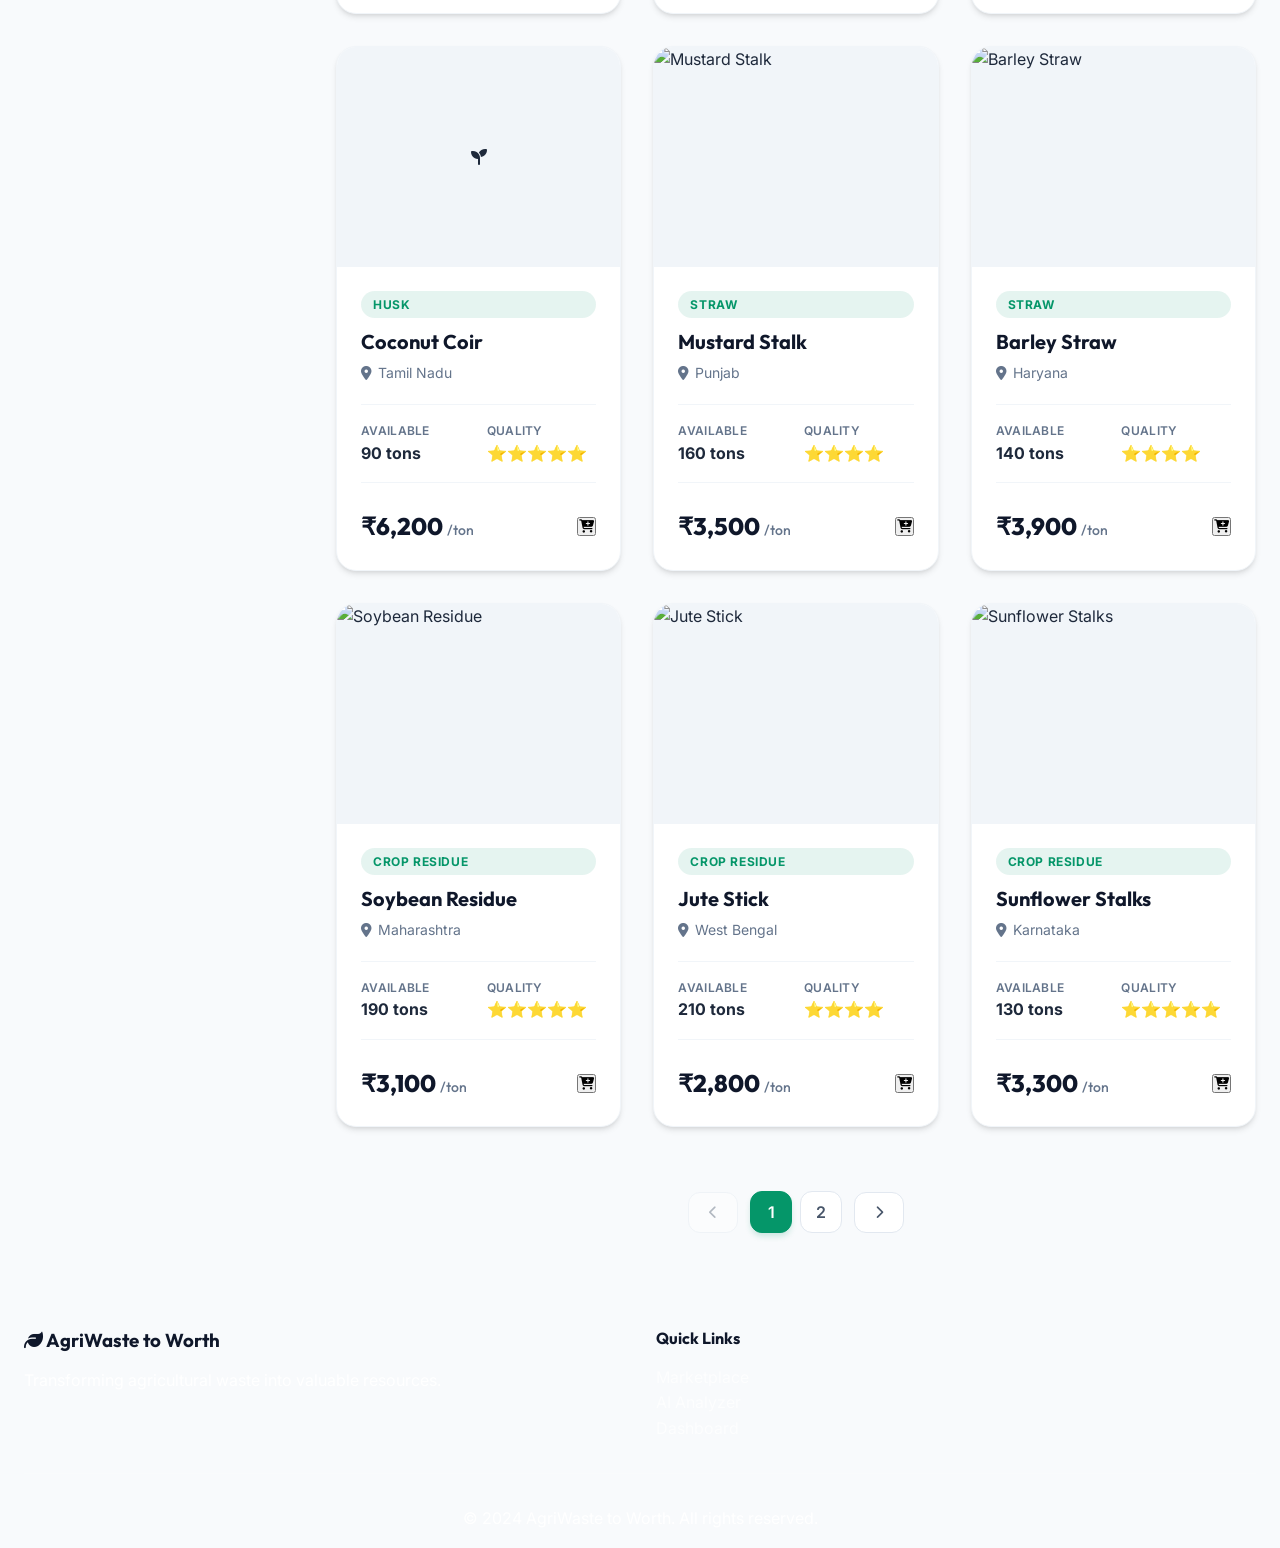
==== commit 53caaf7d: "feat: Add Razorpay payment, delivery address form, premium cart UI - Integrated Razorpay payment gat" ====
--- a/marketplace.html
+++ b/marketplace.html
@@ -6,6 +6,8 @@
     <title>Marketplace - AgriWaste to Worth</title>
     <link rel="stylesheet" href="css/style.css">
     <link rel="stylesheet" href="https://cdnjs.cloudflare.com/ajax/libs/font-awesome/6.4.0/css/all.min.css">
+    <!-- Razorpay Payment SDK -->
+    <script src="https://checkout.razorpay.com/v1/checkout.js"></script>
 </head>
 <body>
     <!-- Navigation -->
@@ -312,18 +314,30 @@
     <!-- Cart Sidebar -->
     <div id="cartSidebar" class="sidebar">
         <div class="sidebar-header">
-            <h3>Shopping Cart</h3>
+            <h3><i class="fas fa-shopping-cart"></i> Shopping Cart</h3>
             <button class="close-sidebar"><i class="fas fa-times"></i></button>
         </div>
         <div class="sidebar-content" id="cartContent">
             <!-- Cart items will be loaded here -->
         </div>
         <div class="sidebar-footer">
-            <div class="cart-total">
-                <span>Total:</span>
-                <strong id="cartTotal">₹0</strong>
-            </div>
-            <button class="btn-primary btn-block" id="checkoutBtn">Proceed to Checkout</button>
+            <div class="cart-total-row">
+                <div class="cart-total-label">
+                    <i class="fas fa-receipt"></i> Order Total
+                </div>
+                <strong id="cartTotal" class="cart-total-amount">₹0</strong>
+            </div>
+            <div class="cart-footer-actions">
+                <button class="btn-outline-green" id="clearCartBtn" onclick="AppState.cart=[];AppState.saveCart();updateCartBadge();loadCartItems()">
+                    <i class="fas fa-trash"></i> Clear
+                </button>
+                <button class="btn-primary btn-checkout" id="checkoutBtn">
+                    <i class="fas fa-lock"></i> Secure Checkout
+                </button>
+            </div>
+            <div class="cart-security-note">
+                <i class="fas fa-shield-alt"></i> Secured by Razorpay &bull; 256-bit SSL
+            </div>
         </div>
     </div>
 
@@ -350,7 +364,97 @@
         </div>
     </footer>
 
-    
+    <!-- Checkout Modal (Address + Payment) -->
+    <div id="checkoutModal" class="modal">
+        <div class="modal-content checkout-modal-content">
+            <span class="close" onclick="document.getElementById('checkoutModal').classList.remove('active')">&times;</span>
+            <div class="checkout-modal-header">
+                <div class="checkout-modal-icon"><i class="fas fa-map-marker-alt"></i></div>
+                <div>
+                    <h2>Delivery Details</h2>
+                    <p class="checkout-modal-sub">Enter your address to receive the order</p>
+                </div>
+            </div>
+
+            <div class="checkout-layout">
+                <!-- Left: Address Form -->
+                <div class="checkout-address-section">
+                    <h3 class="section-label"><i class="fas fa-home"></i> Delivery Address</h3>
+                    <div class="co-form">
+                        <div class="co-form-row">
+                            <div class="co-form-group">
+                                <label for="co_fullname">Full Name *</label>
+                                <input type="text" id="co_fullname" placeholder="e.g. Ramesh Kumar" autocomplete="name">
+                            </div>
+                            <div class="co-form-group">
+                                <label for="co_phone">Mobile Number *</label>
+                                <input type="tel" id="co_phone" placeholder="10-digit mobile" maxlength="10" autocomplete="tel">
+                            </div>
+                        </div>
+                        <div class="co-form-group full-width">
+                            <label for="co_email">Email Address *</label>
+                            <input type="email" id="co_email" placeholder="email@example.com" autocomplete="email">
+                        </div>
+                        <div class="co-form-group full-width">
+                            <label for="co_address1">Street Address / Village / House No. *</label>
+                            <input type="text" id="co_address1" placeholder="e.g. 12, Green Fields, Near Panchayat Ghar" autocomplete="street-address">
+                        </div>
+                        <div class="co-form-row">
+                            <div class="co-form-group">
+                                <label for="co_city">City / Town *</label>
+                                <input type="text" id="co_city" placeholder="e.g. Ludhiana" autocomplete="address-level2">
+                            </div>
+                            <div class="co-form-group">
+                                <label for="co_state">State *</label>
+                                <select id="co_state" autocomplete="address-level1">
+                                    <option value="">Select State</option>
+                                    <option>Andhra Pradesh</option><option>Assam</option>
+                                    <option>Bihar</option><option>Chhattisgarh</option>
+                                    <option>Gujarat</option><option>Haryana</option>
+                                    <option>Himachal Pradesh</option><option>Jharkhand</option>
+                                    <option>Karnataka</option><option>Kerala</option>
+                                    <option>Madhya Pradesh</option><option>Maharashtra</option>
+                                    <option>Odisha</option><option>Punjab</option>
+                                    <option>Rajasthan</option><option>Tamil Nadu</option>
+                                    <option>Telangana</option><option>Uttar Pradesh</option>
+                                    <option>Uttarakhand</option><option>West Bengal</option>
+                                </select>
+                            </div>
+                            <div class="co-form-group">
+                                <label for="co_pincode">PIN Code *</label>
+                                <input type="text" id="co_pincode" placeholder="6-digit PIN" maxlength="6" autocomplete="postal-code">
+                            </div>
+                        </div>
+                    </div>
+                </div>
+
+                <!-- Right: Order Summary -->
+                <div class="checkout-summary-section">
+                    <h3 class="section-label"><i class="fas fa-receipt"></i> Order Summary</h3>
+                    <div id="checkoutOrderSummary" class="co-order-summary">
+                        <!-- Populated by JS -->
+                    </div>
+                    <div class="co-pay-amount">
+                        <span>You Pay</span>
+                        <strong id="checkoutTotalAmt">₹0</strong>
+                    </div>
+
+                    <button class="btn-pay-now" onclick="window.initiateRazorpayPayment()">
+                        <i class="fas fa-lock"></i>
+                        Pay Securely with Razorpay
+                    </button>
+                    <div class="co-security">
+                        <i class="fas fa-shield-alt"></i> 256-bit SSL &bull; Secured by Razorpay
+                        <div class="co-payment-icons">
+                            <img src="https://razorpay.com/favicon.ico" alt="Razorpay" style="height:18px;vertical-align:middle;margin:0 2px">
+                            <span>UPI &bull; Cards &bull; Netbanking &bull; Wallets</span>
+                        </div>
+                    </div>
+                </div>
+            </div>
+        </div>
+    </div>
+
     <!-- Auth Modal -->
     <div id="authModal" class="modal">
         <div class="modal-content">
--- a/css/style.css
+++ b/css/style.css
@@ -1,2121 +1,2642 @@
-/* ========== Global Styles & Design System ========== */
-@import url('https://fonts.googleapis.com/css2?family=Inter:wght@300;400;500;600;700&family=Outfit:wght@300;400;500;600;700;800&display=swap');
-
-:root {
-    /* Premium Color Palette */
-    --primary-color: #059669;
-    /* Emerald 600 */
-    --primary-light: #34d399;
-    /* Emerald 400 */
-    --primary-dark: #065f46;
-    /* Emerald 800 */
-    --secondary-color: #6366f1;
-    /* Indigo 500 */
-    --secondary-light: #818cf8;
-    /* Indigo 400 */
-    --accent-color: #f59e0b;
-    /* Amber 500 */
-    --danger-color: #ef4444;
-    /* Red 500 */
-    --success-color: #10b981;
-    /* Emerald 500 */
-    --warning-color: #f59e0b;
-    /* Amber 500 */
-
-    /* Neutrals */
-    --slate-50: #f8fafc;
-    --slate-100: #f1f5f9;
-    --slate-200: #e2e8f0;
-    --slate-300: #cbd5e1;
-    --slate-400: #94a3b8;
-    --slate-500: #64748b;
-    --slate-600: #475569;
-    --slate-700: #334155;
-    --slate-800: #1e293b;
-    --slate-900: #0f172a;
-
-    /* Semantics */
-    --bg-color: var(--slate-50);
-    --card-bg: #ffffff;
-    --text-color: var(--slate-800);
-    --text-muted: var(--slate-500);
-    --border-color: var(--slate-200);
-
-    /* Glassmorphism */
-    --glass-bg: rgba(255, 255, 255, 0.7);
-    --glass-border: rgba(255, 255, 255, 0.3);
-    --glass-shadow: 0 8px 32px 0 rgba(31, 38, 135, 0.07);
-
-    /* Depth & Shadows */
-    --shadow-sm: 0 1px 2px 0 rgb(0 0 0 / 0.05);
-    --shadow: 0 4px 6px -1px rgb(0 0 0 / 0.1), 0 2px 4px -2px rgb(0 0 0 / 0.1);
-    --shadow-md: 0 10px 15px -3px rgb(0 0 0 / 0.1), 0 4px 6px -4px rgb(0 0 0 / 0.1);
-    --shadow-lg: 0 20px 25px -5px rgb(0 0 0 / 0.1), 0 8px 10px -6px rgb(0 0 0 / 0.1);
-
-    /* Radii */
-    --radius-sm: 0.375rem;
-    --radius: 0.75rem;
-    --radius-lg: 1.25rem;
-    --radius-xl: 2rem;
-}
-
-* {
-    margin: 0;
-    padding: 0;
-    box-sizing: border-box;
-}
-
-body {
-    font-family: 'Inter', system-ui, -apple-system, sans-serif;
-    line-height: 1.6;
-    color: var(--text-color);
-    background-color: var(--bg-color);
-    overflow-x: hidden;
-    -webkit-font-smoothing: antialiased;
-}
-
-h1,
-h2,
-h3,
-h4,
-h5,
-h6 {
-    font-family: 'Outfit', sans-serif;
-    color: var(--slate-900);
-    line-height: 1.2;
-}
-
-.container {
-    max-width: 1280px;
-    margin: 0 auto;
-    padding: 0 1.5rem;
-}
-
-.container-fluid {
-    width: 100%;
-    max-width: 100%;
-    padding: 0 1.5rem;
-}
-
-.hidden {
-    display: none !important;
-}
-
-/* ========== Global Animations ========== */
-@keyframes fadeInUp {
-    from {
-        opacity: 0;
-        transform: translateY(20px);
-    }
-
-    to {
-        opacity: 1;
-        transform: translateY(0);
-    }
-}
-
-@keyframes fadeIn {
-    from {
-        opacity: 0;
-    }
-
-    to {
-        opacity: 1;
-    }
-}
-
-@keyframes float {
-    0% {
-        transform: translateY(0px);
-    }
-
-    50% {
-        transform: translateY(-15px);
-    }
-
-    100% {
-        transform: translateY(0px);
-    }
-}
-
-.animate-fade-in {
-    animation: fadeIn 0.8s ease-out forwards;
-}
-
-.animate-fade-up {
-    animation: fadeInUp 0.8s ease-out forwards;
-}
-
-/* ========== Navigation ========== */
-.navbar {
-    background: var(--glass-bg);
-    backdrop-filter: blur(12px);
-    -webkit-backdrop-filter: blur(12px);
-    border-bottom: 1px solid var(--glass-border);
-    position: sticky;
-    top: 0;
-    z-index: 1000;
-    transition: all 0.3s ease;
-}
-
-.navbar .container {
-    display: flex;
-    justify-content: space-between;
-    align-items: center;
-    padding: 0.75rem 0;
-}
-
-.nav-brand {
-    display: flex;
-    align-items: center;
-    gap: 0.75rem;
-    font-size: 1.5rem;
-    font-weight: 800;
-    color: var(--primary-color);
-    letter-spacing: -0.025em;
-    text-decoration: none;
-}
-
-.nav-brand i {
-    font-size: 2rem;
-    filter: drop-shadow(0 2px 4px rgba(5, 150, 105, 0.2));
-}
-
-.nav-menu {
-    display: flex;
-    list-style: none;
-    gap: 1.5rem;
-}
-
-.nav-menu a {
-    text-decoration: none;
-    color: var(--slate-600);
-    font-weight: 600;
-    font-size: 0.95rem;
-    padding: 0.5rem 0.75rem;
-    border-radius: var(--radius-sm);
-    transition: all 0.2s cubic-bezier(0.4, 0, 0.2, 1);
-    position: relative;
-}
-
-.nav-menu a::after {
-    content: '';
-    position: absolute;
-    bottom: 0;
-    left: 50%;
-    width: 0;
-    height: 2px;
-    background: var(--primary-color);
-    transition: all 0.3s ease;
-    transform: translateX(-50%);
-}
-
-.nav-menu a:hover::after,
-.nav-menu a.active::after {
-    width: 80%;
-}
-
-.nav-menu a:hover {
-    color: var(--primary-color);
-    background: rgba(5, 150, 105, 0.05);
-}
-
-.nav-menu a.active {
-    color: var(--primary-color);
-}
-
-.nav-actions {
-    display: flex;
-    align-items: center;
-    gap: 1rem;
-}
-
-.btn-icon {
-    position: relative;
-    background: none;
-    border: none;
-    font-size: 1.3rem;
-    color: var(--text-color);
-    cursor: pointer;
-    padding: 0.5rem;
-    border-radius: 50%;
-    transition: background 0.3s;
-}
-
-.btn-icon:hover {
-    background: var(--light-color);
-}
-
-.badge {
-    position: absolute;
-    top: 0;
-    right: 0;
-    background: var(--danger-color);
-    color: white;
-    border-radius: 50%;
-    padding: 2px 6px;
-    font-size: 0.7rem;
-}
-
-.user-menu {
-    display: flex;
-    align-items: center;
-    gap: 10px;
-    cursor: pointer;
-    padding: 0.5rem 1rem;
-    border-radius: 25px;
-    transition: background 0.3s;
-}
-
-.user-menu:hover {
-    background: var(--light-color);
-}
-
-.user-avatar {
-    width: 35px;
-    height: 35px;
-    border-radius: 50%;
-}
-
-.hamburger {
-    display: none;
-    flex-direction: column;
-    gap: 5px;
-    cursor: pointer;
-}
-
-.hamburger span {
-    width: 25px;
-    height: 3px;
-    background: var(--text-color);
-    transition: all 0.3s;
-}
-
-/* ========== Buttons ========== */
-.btn-primary,
-.btn-secondary,
-.btn-outline,
-.btn-large {
-    display: inline-flex;
-    align-items: center;
-    justify-content: center;
-    gap: 0.5rem;
-    padding: 0.75rem 1.5rem;
-    border: none;
-    border-radius: var(--radius);
-    font-size: 0.95rem;
-    font-weight: 600;
-    cursor: pointer;
-    transition: all 0.3s cubic-bezier(0.4, 0, 0.2, 1);
-    position: relative;
-    overflow: hidden;
-}
-
-.btn-primary {
-    background: linear-gradient(135deg, var(--primary-color) 0%, var(--primary-dark) 100%);
-    color: white;
-    box-shadow: 0 4px 6px -1px rgba(5, 150, 105, 0.2), 0 2px 4px -2px rgba(5, 150, 105, 0.1);
-}
-
-.btn-primary:hover {
-    background: linear-gradient(135deg, var(--primary-light) 0%, var(--primary-color) 100%);
-    transform: translateY(-2px);
-    box-shadow: 0 10px 15px -3px rgba(5, 150, 105, 0.3);
-}
-
-.btn-secondary {
-    background: linear-gradient(135deg, var(--secondary-color) 0%, var(--secondary-light) 100%);
-    color: white;
-}
-
-.btn-secondary:hover {
-    transform: translateY(-2px);
-    box-shadow: 0 10px 15px -3px rgba(99, 102, 241, 0.3);
-}
-
-.btn-outline {
-    background: transparent;
-    border: 2px solid var(--primary-color);
-    color: var(--primary-color);
-}
-
-.btn-outline:hover {
-    background: var(--primary-color);
-    color: white;
-}
-
-.btn-large {
-    padding: 1rem 2.25rem;
-    font-size: 1.1rem;
-    border-radius: var(--radius-lg);
-}
-
-.btn-icon {
-    width: 42px;
-    height: 42px;
-    display: flex;
-    align-items: center;
-    justify-content: center;
-    background: white;
-    border: 1px solid var(--border-color);
-    border-radius: var(--radius-sm);
-    color: var(--slate-600);
-    cursor: pointer;
-    transition: all 0.2s ease;
-    position: relative;
-}
-
-.btn-icon:hover {
-    background: var(--slate-50);
-    color: var(--primary-color);
-    border-color: var(--primary-color);
-}
-
-/* ========== Hero Section ========== */
-.hero {
-    position: relative;
-    background: radial-gradient(circle at top right, #065f46 0%, #0f172a 100%);
-    color: white;
-    padding: 8rem 0 6rem;
-    overflow: hidden;
-}
-
-.hero::before {
-    content: '';
-    position: absolute;
-    top: 0;
-    left: 0;
-    right: 0;
-    bottom: 0;
-    background: url("data:image/svg+xml,%3Csvg width='60' height='60' viewBox='0 0 60 60' xmlns='http://www.w3.org/2000/svg'%3E%3Cg fill='none' fill-rule='evenodd'%3E%3Cg fill='%23ffffff' fill-opacity='0.05'%3E%3Cpath d='M36 34v-4h-2v4h-4v2h4v4h2v-4h4v-2h-4zm0-30V0h-2v4h-4v2h4v4h2v-4h4v-2h-4zM6 34v-4H4v4H0v2h4v4h2v-4h4v-2H6zM6 4V0H4v4H0v2h4v4h2v-4h4v-2H6z'/%3E%3C/g%3E%3C/g%3E%3C/svg%3E");
-    opacity: 0.5;
-}
-
-.hero-content {
-    display: grid;
-    grid-template-columns: 1.2fr 0.8fr;
-    gap: 4rem;
-    align-items: center;
-    position: relative;
-    z-index: 1;
-}
-
-.hero-title {
-    font-size: 4rem;
-    font-weight: 800;
-    line-height: 1.1;
-    margin-bottom: 1.5rem;
-    background: linear-gradient(to bottom right, #fff 40%, rgba(255, 255, 255, 0.4));
-    -webkit-background-clip: text;
-    background-clip: text;
-    -webkit-text-fill-color: transparent;
-    letter-spacing: -0.04em;
-}
-
-.hero-subtitle {
-    font-size: 1.25rem;
-    margin-bottom: 2.5rem;
-    color: var(--slate-300);
-    max-width: 600px;
-}
-
-.hero-buttons {
-    display: flex;
-    gap: 1.25rem;
-}
-
-.hero-image-container {
-    position: relative;
-    height: 500px;
-    display: flex;
-    align-items: center;
-    justify-content: center;
-}
-
-.floating-card {
-    background: var(--glass-bg);
-    backdrop-filter: blur(10px);
-    -webkit-backdrop-filter: blur(10px);
-    border: 1px solid var(--glass-border);
-    padding: 1.5rem;
-    border-radius: var(--radius-lg);
-    box-shadow: var(--shadow-lg);
-    animation: float 6s ease-in-out infinite;
-}
-
-.card-1 {
-    top: 10%;
-    left: 0;
-    animation-delay: 0s;
-}
-
-.card-2 {
-    top: 40%;
-    right: 0;
-    animation-delay: 1.5s;
-}
-
-.card-3 {
-    bottom: 10%;
-    left: 20%;
-    animation-delay: 3s;
-}
-
-.floating-card i {
-    font-size: 2rem;
-    color: var(--primary-color);
-}
-
-.card-1 {
-    top: 20%;
-    left: 10%;
-    animation-delay: 0s;
-}
-
-.card-2 {
-    top: 50%;
-    right: 15%;
-    animation-delay: 1s;
-}
-
-.card-3 {
-    bottom: 15%;
-    left: 30%;
-    animation-delay: 2s;
-}
-
-/* ========== Features Section ========== */
-.features {
-    padding: 5rem 0;
-    background: white;
-}
-
-.section-header {
-    text-align: center;
-    margin-bottom: 3rem;
-}
-
-.section-header h2 {
-    font-size: 2.5rem;
-    margin-bottom: 1rem;
-    color: var(--dark-color);
-}
-
-.section-header p {
-    font-size: 1.1rem;
-    color: #666;
-}
-
-.features-grid {
-    display: grid;
-    grid-template-columns: repeat(auto-fit, minmax(300px, 1fr));
-    gap: 2rem;
-}
-
-.feature-card {
-    background: var(--bg-color);
-    padding: 2rem;
-    border-radius: 15px;
-    transition: transform 0.3s, box-shadow 0.3s;
-}
-
-.feature-card:hover {
-    transform: translateY(-10px);
-    box-shadow: var(--shadow-lg);
-}
-
-.feature-icon {
-    width: 60px;
-    height: 60px;
-    background: var(--primary-color);
-    color: white;
-    border-radius: 12px;
-    display: flex;
-    align-items: center;
-    justify-content: center;
-    font-size: 1.8rem;
-    margin-bottom: 1rem;
-}
-
-.feature-card h3 {
-    margin-bottom: 1rem;
-    color: var(--dark-color);
-}
-
-.feature-card p {
-    color: #666;
-    margin-bottom: 1rem;
-}
-
-.feature-card a {
-    color: var(--primary-color);
-    text-decoration: none;
-    font-weight: 600;
-    display: inline-flex;
-    align-items: center;
-    gap: 0.5rem;
-}
-
-/* ========== How It Works ========== */
-.how-it-works {
-    padding: 5rem 0;
-    background: var(--bg-color);
-}
-
-.steps-container {
-    display: flex;
-    justify-content: space-between;
-    align-items: center;
-    gap: 2rem;
-}
-
-.step {
-    flex: 1;
-    text-align: center;
-    position: relative;
-}
-
-.step-number {
-    width: 50px;
-    height: 50px;
-    background: var(--primary-color);
-    color: white;
-    border-radius: 50%;
-    display: flex;
-    align-items: center;
-    justify-content: center;
-    font-size: 1.5rem;
-    font-weight: bold;
-    margin: 0 auto 1rem;
-}
-
-.step-icon {
-    font-size: 3rem;
-    color: var(--primary-color);
-    margin-bottom: 1rem;
-}
-
-.step-connector {
-    width: 80px;
-    height: 2px;
-    background: var(--primary-color);
-    position: relative;
-    top: -100px;
-}
-
-.step-connector::after {
-    content: '→';
-    position: absolute;
-    right: -10px;
-    top: -10px;
-    color: var(--primary-color);
-    font-size: 1.5rem;
-}
-
-/* ========== CTA Section ========== */
-.cta-section {
-    background: linear-gradient(135deg, #2ecc71 0%, #27ae60 100%);
-    color: white;
-    padding: 5rem 0;
-    text-align: center;
-}
-
-.cta-content h2 {
-    font-size: 2.5rem;
-    margin-bottom: 1rem;
-}
-
-.cta-content p {
-    font-size: 1.2rem;
-    margin-bottom: 2rem;
-}
-
-/* ========== Footer ========== */
-.footer {
-    background: var(--dark-color);
-    color: white;
-    padding: 3rem 0 1rem;
-}
-
-.footer-content {
-    display: grid;
-    grid-template-columns: repeat(auto-fit, minmax(250px, 1fr));
-    gap: 2rem;
-    margin-bottom: 2rem;
-}
-
-.footer-section h3,
-.footer-section h4 {
-    margin-bottom: 1rem;
-}
-
-.footer-section ul {
-    list-style: none;
-}
-
-.footer-section a {
-    color: rgba(255, 255, 255, 0.7);
-    text-decoration: none;
-    transition: color 0.3s;
-}
-
-.footer-section a:hover {
-    color: white;
-}
-
-.social-links {
-    display: flex;
-    gap: 1rem;
-    margin-top: 1rem;
-}
-
-.social-links a {
-    width: 40px;
-    height: 40px;
-    background: rgba(255, 255, 255, 0.1);
-    border-radius: 50%;
-    display: flex;
-    align-items: center;
-    justify-content: center;
-    font-size: 1.2rem;
-}
-
-.newsletter-form {
-    display: flex;
-    gap: 0.5rem;
-}
-
-.newsletter-form input {
-    flex: 1;
-    padding: 0.75rem;
-    border: none;
-    border-radius: 8px;
-}
-
-.newsletter-form button {
-    padding: 0.75rem 1.5rem;
-    background: var(--primary-color);
-    color: white;
-    border: none;
-    border-radius: 8px;
-    cursor: pointer;
-}
-
-.footer-bottom {
-    text-align: center;
-    padding-top: 2rem;
-    border-top: 1px solid rgba(255, 255, 255, 0.1);
-}
-
-/* ========== Modal ========== */
-.modal {
-    display: none;
-    position: fixed;
-    z-index: 2000;
-    left: 0;
-    top: 0;
-    width: 100%;
-    height: 100%;
-    background: rgba(0, 0, 0, 0.6);
-    animation: fadeIn 0.3s;
-}
-
-.modal.active {
-    display: flex;
-    align-items: center;
-    justify-content: center;
-}
-
-.modal-content {
-    background: white;
-    padding: 2rem;
-    border-radius: 15px;
-    max-width: 500px;
-    width: 90%;
-    max-height: 90vh;
-    overflow-y: auto;
-    position: relative;
-    animation: slideUp 0.3s;
-}
-
-.modal-large {
-    max-width: 800px;
-}
-
-.close {
-    position: absolute;
-    top: 1rem;
-    right: 1rem;
-    font-size: 2rem;
-    cursor: pointer;
-    color: #999;
-}
-
-.close:hover {
-    color: var(--text-color);
-}
-
-/* ========== Forms ========== */
-.form-group {
-    margin-bottom: 1.5rem;
-}
-
-.form-group label {
-    display: block;
-    margin-bottom: 0.5rem;
-    font-weight: 500;
-}
-
-.form-group input,
-.form-group select,
-.form-group textarea {
-    width: 100%;
-    padding: 0.75rem;
-    border: 1px solid var(--border-color);
-    border-radius: 8px;
-    font-size: 1rem;
-    transition: border-color 0.3s;
-}
-
-.form-group input:focus,
-.form-group select:focus,
-.form-group textarea:focus {
-    outline: none;
-    border-color: var(--primary-color);
-}
-
-.form-row {
-    display: grid;
-    grid-template-columns: 1fr 1fr;
-    gap: 1rem;
-}
-
-.ai-suggestion {
-    display: block;
-    color: var(--secondary-color);
-    font-size: 0.9rem;
-    margin-top: 0.25rem;
-}
-
-.auth-switch {
-    text-align: center;
-    margin-top: 1rem;
-}
-
-.auth-switch a {
-    color: var(--primary-color);
-    text-decoration: none;
-}
-
-/* ========== Page Header ========== */
-.page-header {
-    background: linear-gradient(135deg, #667eea 0%, #764ba2 100%);
-    color: white;
-    padding: 3rem 0;
-    text-align: center;
-}
-
-.page-header h1 {
-    font-size: 2.5rem;
-    margin-bottom: 0.5rem;
-}
-
-/* ========== Marketplace ========== */
-.marketplace-section {
-    padding: 3rem 0;
-}
-
-.marketplace-layout {
-    display: grid;
-    grid-template-columns: 280px 1fr;
-    gap: 2rem;
-}
-
-.filters-sidebar {
-    background: white;
-    padding: 1.5rem;
-    border-radius: 15px;
-    box-shadow: var(--shadow);
-    height: fit-content;
-    position: sticky;
-    top: 100px;
-}
-
-.filter-header {
-    display: flex;
-    justify-content: space-between;
-    align-items: center;
-    margin-bottom: 1.5rem;
-}
-
-.filter-group {
-    margin-bottom: 1.5rem;
-    padding-bottom: 1.5rem;
-    border-bottom: 1px solid var(--border-color);
-}
-
-.filter-group:last-child {
-    border-bottom: none;
-}
-
-.filter-group h4 {
-    margin-bottom: 1rem;
-    color: var(--dark-color);
-}
-
-.search-box {
-    position: relative;
-}
-
-.search-box input {
-    width: 100%;
-    padding: 0.75rem 2.5rem 0.75rem 1rem;
-    border: 1px solid var(--border-color);
-    border-radius: 8px;
-}
-
-.search-box i {
-    position: absolute;
-    right: 1rem;
-    top: 50%;
-    transform: translateY(-50%);
-    color: #999;
-}
-
-.checkbox-group {
-    display: flex;
-    flex-direction: column;
-    gap: 0.5rem;
-}
-
-.checkbox-group label {
-    display: flex;
-    align-items: center;
-    gap: 0.5rem;
-    cursor: pointer;
-}
-
-.range-inputs {
-    display: flex;
-    align-items: center;
-    gap: 0.5rem;
-}
-
-.range-inputs input {
-    flex: 1;
-    padding: 0.5rem;
-    border: 1px solid var(--border-color);
-    border-radius: 8px;
-}
-
-.slider {
-    width: 100%;
-    height: 6px;
-    border-radius: 5px;
-    background: var(--light-color);
-    outline: none;
-}
-
-.slider::-webkit-slider-thumb {
-    appearance: none;
-    width: 18px;
-    height: 18px;
-    border-radius: 50%;
-    background: var(--primary-color);
-    cursor: pointer;
-}
-
-.range-value {
-    margin-top: 0.5rem;
-    color: #666;
-    font-size: 0.9rem;
-}
-
-.rating-filter label {
-    display: flex;
-    align-items: center;
-    gap: 0.5rem;
-    margin-bottom: 0.5rem;
-    cursor: pointer;
-}
-
-.rating-filter i {
-    color: var(--warning-color);
-}
-
-.action-bar {
-    background: white;
-    padding: 1.5rem;
-    border-radius: 15px;
-    box-shadow: var(--shadow);
-    display: flex;
-    justify-content: space-between;
-    align-items: center;
-    margin-bottom: 2rem;
-}
-
-.view-options {
-    display: flex;
-    align-items: center;
-    gap: 1rem;
-}
-
-.view-btn {
-    background: none;
-    border: 1px solid var(--border-color);
-    padding: 0.5rem 1rem;
-    border-radius: 8px;
-    cursor: pointer;
-    transition: all 0.3s;
-}
-
-.view-btn.active {
-    background: var(--primary-color);
-    color: white;
-    border-color: var(--primary-color);
-}
-
-.sort-options {
-    display: flex;
-    align-items: center;
-    gap: 0.5rem;
-}
-
-.sort-options select {
-    padding: 0.5rem 1rem;
-    border: 1px solid var(--border-color);
-    border-radius: 8px;
-}
-
-.recommendation-banner {
-    background: linear-gradient(135deg, #667eea 0%, #764ba2 100%);
-    color: white;
-    padding: 1.5rem;
-    border-radius: 15px;
-    display: flex;
-    align-items: center;
-    gap: 1rem;
-    margin-bottom: 2rem;
-}
-
-.recommendation-banner i {
-    font-size: 2.5rem;
-}
-
-.listings-grid {
-    display: grid;
-    grid-template-columns: repeat(auto-fill, minmax(280px, 1fr));
-    gap: 2rem;
-    margin-bottom: 2rem;
-}
-
-.listing-card {
-    background: var(--card-bg);
-    border-radius: var(--radius-lg);
-    overflow: hidden;
-    box-shadow: var(--shadow);
-    transition: all 0.4s cubic-bezier(0.175, 0.885, 0.32, 1.275);
-    cursor: pointer;
-    border: 1px solid var(--slate-100);
-    display: flex;
-    flex-direction: column;
-}
-
-.listing-card:hover {
-    transform: translateY(-8px);
-    box-shadow: var(--shadow-lg);
-    border-color: var(--primary-light);
-}
-
-.listing-image {
-    width: 100%;
-    height: 220px;
-    background: var(--slate-100);
-    position: relative;
-    overflow: hidden;
-}
-
-.listing-image img {
-    width: 100%;
-    height: 100%;
-    object-fit: cover;
-    transition: transform 0.5s ease;
-}
-
-.listing-card:hover .listing-image img {
-    transform: scale(1.1);
-}
-
-.listing-content {
-    padding: 1.5rem;
-    flex-grow: 1;
-    display: flex;
-    flex-direction: column;
-}
-
-.listing-category {
-    display: inline-block;
-    background: rgba(5, 150, 105, 0.1);
-    color: var(--primary-color);
-    padding: 0.25rem 0.75rem;
-    border-radius: 9999px;
-    font-size: 0.75rem;
-    font-weight: 700;
-    text-transform: uppercase;
-    letter-spacing: 0.05em;
-    margin-bottom: 0.75rem;
-}
-
-.listing-title {
-    font-size: 1.25rem;
-    font-weight: 700;
-    margin-bottom: 0.5rem;
-    color: var(--slate-900);
-}
-
-.listing-location {
-    color: var(--text-muted);
-    font-size: 0.875rem;
-    margin-bottom: 1.25rem;
-    display: flex;
-    align-items: center;
-    gap: 0.375rem;
-}
-
-.listing-details {
-    display: grid;
-    grid-template-columns: 1fr 1fr;
-    gap: 1rem;
-    margin-bottom: 1.5rem;
-    padding: 1rem 0;
-    border-top: 1px solid var(--slate-100);
-    border-bottom: 1px solid var(--slate-100);
-}
-
-.detail-item {
-    text-align: left;
-}
-
-.detail-item span {
-    display: block;
-    font-size: 0.75rem;
-    color: var(--text-muted);
-    text-transform: uppercase;
-    font-weight: 600;
-    letter-spacing: 0.025em;
-}
-
-.detail-item strong {
-    display: block;
-    font-size: 1rem;
-    color: var(--slate-800);
-}
-
-.listing-footer {
-    display: flex;
-    justify-content: space-between;
-    align-items: center;
-    margin-top: auto;
-}
-
-.listing-price {
-    font-size: 1.5rem;
-    font-weight: 800;
-    color: var(--slate-900);
-    font-family: 'Outfit', sans-serif;
-}
-
-.listing-price small {
-    font-size: 0.875rem;
-    color: var(--text-muted);
-    font-weight: 500;
-}
-
-.pagination {
-    display: flex;
-    justify-content: center;
-    align-items: center;
-    gap: 0.75rem;
-    margin-top: 4rem;
-}
-
-.page-btn {
-    padding: 0.75rem 1.25rem;
-    background: white;
-    border: 1px solid var(--border-color);
-    border-radius: var(--radius);
-    color: var(--slate-600);
-    font-weight: 600;
-    cursor: pointer;
-    transition: all 0.2s ease;
-}
-
-.page-btn:hover:not(:disabled) {
-    border-color: var(--primary-color);
-    color: var(--primary-color);
-    background: var(--slate-50);
-}
-
-.page-btn:disabled {
-    opacity: 0.4;
-    cursor: not-allowed;
-}
-
-.page-numbers {
-    display: flex;
-    gap: 0.5rem;
-}
-
-.page-number {
-    width: 42px;
-    height: 42px;
-    display: flex;
-    align-items: center;
-    justify-content: center;
-    background: white;
-    border: 1px solid var(--border-color);
-    border-radius: var(--radius);
-    font-weight: 600;
-    cursor: pointer;
-    transition: all 0.2s ease;
-    color: var(--slate-600);
-}
-
-.page-number:hover {
-    border-color: var(--primary-color);
-    color: var(--primary-color);
-}
-
-.page-number.active {
-    background: var(--primary-color);
-    color: white;
-    border-color: var(--primary-color);
-    box-shadow: 0 4px 6px -1px rgba(5, 150, 105, 0.2);
-}
-
-/* ========== Sidebar ========== */
-.sidebar {
-    position: fixed;
-    top: 0;
-    right: -400px;
-    width: 400px;
-    height: 100%;
-    background: white;
-    box-shadow: -2px 0 10px rgba(0, 0, 0, 0.1);
-    transition: right 0.3s;
-    z-index: 2000;
-    display: flex;
-    flex-direction: column;
-}
-
-.sidebar.active {
-    right: 0;
-}
-
-.sidebar-header {
-    display: flex;
-    justify-content: space-between;
-    align-items: center;
-    padding: 1.5rem;
-    border-bottom: 1px solid var(--border-color);
-}
-
-.close-sidebar {
-    background: none;
-    border: none;
-    font-size: 1.5rem;
-    cursor: pointer;
-}
-
-.sidebar-content {
-    flex: 1;
-    overflow-y: auto;
-    padding: 1.5rem;
-}
-
-.sidebar-footer {
-    padding: 1.5rem;
-    border-top: 1px solid var(--border-color);
-}
-
-.cart-item {
-    display: flex;
-    gap: 1rem;
-    margin-bottom: 1rem;
-    padding-bottom: 1rem;
-    border-bottom: 1px solid var(--border-color);
-}
-
-.cart-item-image {
-    width: 80px;
-    height: 80px;
-    background: var(--light-color);
-    border-radius: 8px;
-    display: flex;
-    align-items: center;
-    justify-content: center;
-    font-size: 2rem;
-}
-
-.cart-item-details {
-    flex: 1;
-}
-
-.cart-item-title {
-    font-weight: 600;
-    margin-bottom: 0.25rem;
-}
-
-.cart-item-price {
-    color: var(--primary-color);
-    font-weight: bold;
-}
-
-.cart-item-remove {
-    background: none;
-    border: none;
-    color: var(--danger-color);
-    cursor: pointer;
-    padding: 0.25rem 0.5rem;
-}
-
-.cart-total {
-    display: flex;
-    justify-content: space-between;
-    align-items: center;
-    margin-bottom: 1rem;
-    font-size: 1.2rem;
-}
-
-/* ========== AI Analyzer ========== */
-.analyzer-section {
-    padding: 3rem 0;
-}
-
-.analyzer-layout {
-    display: grid;
-    grid-template-columns: 1fr 1fr;
-    gap: 2rem;
-}
-
-.upload-card,
-.results-card {
-    background: white;
-    padding: 2rem;
-    border-radius: 15px;
-    box-shadow: var(--shadow);
-}
-
-.upload-header {
-    margin-bottom: 2rem;
-}
-
-.upload-header h3 {
-    display: flex;
-    align-items: center;
-    gap: 0.5rem;
-    margin-bottom: 0.5rem;
-}
-
-.upload-area {
-    border: 3px dashed var(--border-color);
-    border-radius: 15px;
-    padding: 3rem 2rem;
-    text-align: center;
-    margin-bottom: 1.5rem;
-    transition: all 0.3s;
-}
-
-.upload-area:hover {
-    border-color: var(--primary-color);
-    background: var(--bg-color);
-}
-
-.upload-label {
-    cursor: pointer;
-}
-
-.upload-icon {
-    font-size: 4rem;
-    color: var(--primary-color);
-    margin-bottom: 1rem;
-}
-
-.uploaded-images {
-    display: grid;
-    grid-template-columns: repeat(auto-fill, minmax(100px, 1fr));
-    gap: 1rem;
-    margin-bottom: 1.5rem;
-}
-
-.uploaded-image {
-    position: relative;
-    width: 100px;
-    height: 100px;
-    border-radius: 8px;
-    overflow: hidden;
-}
-
-.uploaded-image img {
-    width: 100%;
-    height: 100%;
-    object-fit: cover;
-}
-
-.remove-image {
-    position: absolute;
-    top: 5px;
-    right: 5px;
-    background: var(--danger-color);
-    color: white;
-    border: none;
-    border-radius: 50%;
-    width: 25px;
-    height: 25px;
-    cursor: pointer;
-}
-
-.upload-actions {
-    display: flex;
-    gap: 1rem;
-}
-
-.analysis-options {
-    margin-top: 2rem;
-    padding-top: 2rem;
-    border-top: 1px solid var(--border-color);
-}
-
-.analysis-options h4 {
-    margin-bottom: 1rem;
-}
-
-.analysis-options label {
-    display: block;
-    margin-bottom: 0.5rem;
-}
-
-.empty-state {
-    text-align: center;
-    padding: 3rem 2rem;
-    color: #999;
-}
-
-.empty-state i {
-    font-size: 4rem;
-    margin-bottom: 1rem;
-}
-
-.result-section {
-    margin-bottom: 2.5rem;
-    padding-bottom: 2rem;
-    border-bottom: 1px solid var(--slate-100);
-}
-
-.result-section:last-child {
-    border-bottom: none;
-}
-
-.result-section h3 {
-    font-size: 1.25rem;
-    font-weight: 700;
-    display: flex;
-    align-items: center;
-    gap: 0.75rem;
-    margin-bottom: 1.5rem;
-    color: var(--slate-900);
-}
-
-.main-classification {
-    background: var(--slate-900);
-    color: white;
-    padding: 2.5rem;
-    border-radius: var(--radius-lg);
-    margin-bottom: 1.5rem;
-    text-align: center;
-    box-shadow: var(--shadow-lg);
-}
-
-.main-classification h2 {
-    color: white;
-    font-size: 2.5rem;
-    margin-bottom: 0.5rem;
-}
-
-.classification-label {
-    color: var(--slate-400);
-    font-size: 0.875rem;
-    text-transform: uppercase;
-    font-weight: 600;
-    letter-spacing: 0.05em;
-}
-
-.confidence-bar {
-    width: 100%;
-    height: 8px;
-    background: rgba(255, 255, 255, 0.1);
-    border-radius: 999px;
-    overflow: hidden;
-    margin: 1.5rem 0;
-}
-
-.confidence-fill {
-    height: 100%;
-    background: var(--primary-light);
-    box-shadow: 0 0 12px var(--primary-light);
-    transition: width 1.5s cubic-bezier(0.34, 1.56, 0.64, 1);
-}
-
-.alt-classification {
-    display: flex;
-    justify-content: space-between;
-    padding: 1rem 1.25rem;
-    background: var(--slate-50);
-    border-radius: var(--radius);
-    border: 1px solid var(--slate-200);
-}
-
-.predicted-price {
-    background: linear-gradient(135deg, var(--primary-color) 0%, var(--primary-dark) 100%);
-    color: white;
-    padding: 2.5rem;
-    border-radius: var(--radius-lg);
-    margin-bottom: 1.5rem;
-    text-align: center;
-    box-shadow: var(--shadow-lg);
-}
-
-.predicted-price h2 {
-    font-size: 3.5rem;
-    font-weight: 800;
-    color: white;
-    margin: 1rem 0;
-    font-family: 'Outfit', sans-serif;
-}
-
-.metric-card {
-    background: white;
-    padding: 1.5rem;
-    border-radius: var(--radius);
-    text-align: center;
-    border: 1px solid var(--slate-100);
-    transition: all 0.3s ease;
-}
-
-.metric-card:hover {
-    border-color: var(--primary-light);
-    transform: translateY(-3px);
-}
-
-/* ========== Shimmer Loading Effects ========== */
-@keyframes shimmer {
-    0% {
-        background-position: -468px 0;
-    }
-
-    100% {
-        background-position: 468px 0;
-    }
-}
-
-.skeleton {
-    background: #f6f7f8;
-    background-image: linear-gradient(to right, #f6f7f8 0%, #edeef1 20%, #f6f7f8 40%, #f6f7f8 100%);
-    background-repeat: no-repeat;
-    background-size: 800px 104px;
-    display: inline-block;
-    position: relative;
-    animation-duration: 1.2s;
-    animation-fill-mode: forwards;
-    animation-iteration-count: infinite;
-    animation-name: shimmer;
-    animation-timing-function: linear;
-}
-
-.loader {
-    width: 48px;
-    height: 48px;
-    border: 3px solid var(--slate-100);
-    border-bottom-color: var(--primary-color);
-    border-radius: 50%;
-    display: inline-block;
-    box-sizing: border-box;
-    animation: rotation 1s linear infinite;
-}
-
-@keyframes rotation {
-    0% {
-        transform: rotate(0deg);
-    }
-
-    100% {
-        transform: rotate(360deg);
-    }
-}
-
-.analysis-steps {
-    display: flex;
-    flex-direction: column;
-    gap: 1rem;
-    margin-top: 2rem;
-}
-
-.step-item {
-    display: flex;
-    align-items: center;
-    gap: 1rem;
-    padding: 1rem;
-    background: var(--bg-color);
-    border-radius: 8px;
-    opacity: 0.5;
-    transition: opacity 0.3s;
-}
-
-.step-item.active {
-    opacity: 1;
-    background: var(--primary-color);
-    color: white;
-}
-
-.info-cards {
-    display: grid;
-    grid-template-columns: repeat(auto-fit, minmax(250px, 1fr));
-    gap: 2rem;
-    margin-top: 3rem;
-}
-
-.info-card {
-    background: white;
-    padding: 2rem;
-    border-radius: 15px;
-    box-shadow: var(--shadow);
-    text-align: center;
-}
-
-.info-card i {
-    font-size: 3rem;
-    color: var(--primary-color);
-    margin-bottom: 1rem;
-}
-
-/* ========== Dashboard ========== */
-.dashboard-section {
-    padding: 2.5rem 0;
-    background: var(--bg-color);
-    min-height: calc(100vh - 70px);
-}
-
-.dashboard-header {
-    display: flex;
-    justify-content: space-between;
-    align-items: center;
-    margin-bottom: 2.5rem;
-}
-
-.dashboard-header h1 {
-    font-size: 2.25rem;
-    font-weight: 800;
-    letter-spacing: -0.03em;
-}
-
-.dashboard-actions {
-    display: flex;
-    gap: 1rem;
-}
-
-.date-selector {
-    padding: 0.625rem 1rem;
-    border: 1px solid var(--border-color);
-    border-radius: var(--radius);
-    background-color: white;
-    font-weight: 600;
-    font-family: inherit;
-    color: var(--slate-700);
-}
-
-.stats-grid {
-    display: grid;
-    grid-template-columns: repeat(auto-fit, minmax(280px, 1fr));
-    gap: 1.5rem;
-    margin-bottom: 3rem;
-}
-
-.stat-card {
-    background: var(--card-bg);
-    padding: 1.75rem;
-    border-radius: var(--radius-lg);
-    box-shadow: var(--shadow);
-    display: flex;
-    align-items: center;
-    gap: 1.25rem;
-    transition: all 0.3s cubic-bezier(0.4, 0, 0.2, 1);
-    border: 1px solid var(--slate-100);
-}
-
-.stat-card:hover {
-    transform: translateY(-4px);
-    box-shadow: var(--shadow-lg);
-    border-color: var(--primary-light);
-}
-
-.stat-icon {
-    width: 64px;
-    height: 64px;
-    border-radius: var(--radius);
-    display: flex;
-    align-items: center;
-    justify-content: center;
-    font-size: 1.75rem;
-    color: white;
-    flex-shrink: 0;
-}
-
-.stat-icon.green {
-    background: linear-gradient(135deg, #10b981 0%, #059669 100%);
-}
-
-.stat-icon.blue {
-    background: linear-gradient(135deg, #6366f1 0%, #4f46e5 100%);
-}
-
-.stat-icon.purple {
-    background: linear-gradient(135deg, #a855f7 0%, #9333ea 100%);
-}
-
-.stat-icon.orange {
-    background: linear-gradient(135deg, #f59e0b 0%, #d97706 100%);
-}
-
-.stat-details {
-    flex: 1;
-}
-
-.stat-details span {
-    display: block;
-    color: var(--text-muted);
-    font-size: 0.875rem;
-    font-weight: 600;
-    text-transform: uppercase;
-    letter-spacing: 0.025em;
-    margin-bottom: 0.25rem;
-}
-
-.stat-details h3 {
-    font-size: 1.875rem;
-    font-weight: 800;
-    margin: 0;
-    color: var(--slate-900);
-}
-
-.stat-change {
-    font-size: 0.875rem;
-    display: flex;
-    align-items: center;
-    gap: 0.375rem;
-    margin-top: 0.5rem;
-    font-weight: 600;
-}
-
-.stat-change.positive {
-    color: var(--success-color);
-}
-
-.stat-change.negative {
-    color: var(--danger-color);
-}
-
-.stat-change.neutral {
-    color: var(--text-muted);
-}
-
-.charts-row {
-    display: grid;
-    grid-template-columns: 2fr 1fr;
-    gap: 2rem;
-    margin-bottom: 3rem;
-}
-
-.chart-card {
-    background: var(--card-bg);
-    padding: 2rem;
-    border-radius: var(--radius-lg);
-    box-shadow: var(--shadow);
-    border: 1px solid var(--slate-100);
-}
-
-.chart-header {
-    display: flex;
-    justify-content: space-between;
-    align-items: center;
-    margin-bottom: 2rem;
-}
-
-.chart-header h3 {
-    font-size: 1.25rem;
-    font-weight: 700;
-}
-
-.chart-controls {
-    display: flex;
-    background: var(--slate-100);
-    padding: 0.25rem;
-    border-radius: var(--radius);
-}
-
-.chart-btn {
-    padding: 0.5rem 1rem;
-    background: none;
-    border: none;
-    border-radius: var(--radius-sm);
-    cursor: pointer;
-    font-size: 0.875rem;
-    font-weight: 600;
-    color: var(--slate-600);
-    transition: all 0.2s;
-}
-
-.chart-btn.active {
-    background: white;
-    color: var(--primary-color);
-    box-shadow: var(--shadow-sm);
-}
-
-.chart-container {
-    height: 320px;
-    position: relative;
-}
-
-.dashboard-grid {
-    display: grid;
-    grid-template-columns: repeat(auto-fit, minmax(400px, 1fr));
-    gap: 2rem;
-    margin-bottom: 3rem;
-}
-
-.activity-card {
-    background: var(--card-bg);
-    padding: 2rem;
-    border-radius: var(--radius-lg);
-    box-shadow: var(--shadow);
-    border: 1px solid var(--slate-100);
-}
-
-.transaction-item,
-.listing-item {
-    display: flex;
-    justify-content: space-between;
-    align-items: center;
-    padding: 1.25rem 0;
-    border-bottom: 1px solid var(--slate-100);
-}
-
-.transaction-item:hover,
-.listing-item:hover {
-    background: var(--slate-50);
-    margin-left: -1rem;
-    margin-right: -1rem;
-    padding-left: 1rem;
-    padding-right: 1rem;
-    border-radius: var(--radius);
-}
-
-.insight-item {
-    display: flex;
-    gap: 1.25rem;
-    padding: 1.5rem;
-    background: var(--slate-50);
-    border-radius: var(--radius);
-    margin-bottom: 1.25rem;
-    border: 1px solid transparent;
-    transition: all 0.3s;
-}
-
-.insight-item:hover {
-    border-color: var(--primary-light);
-    background: white;
-    box-shadow: var(--shadow-md);
-}
-
-.insight-item i {
-    font-size: 1.5rem;
-    color: var(--primary-color);
-    background: rgba(5, 150, 105, 0.1);
-    width: 48px;
-    height: 48px;
-    display: flex;
-    align-items: center;
-    justify-content: center;
-    border-radius: var(--radius-sm);
-    flex-shrink: 0;
-}
-
-.metrics-section {
-    background: white;
-    padding: 2rem;
-    border-radius: 15px;
-    box-shadow: var(--shadow);
-}
-
-.metrics-grid {
-    display: grid;
-    grid-template-columns: repeat(auto-fit, minmax(200px, 1fr));
-    gap: 2rem;
-    margin-top: 1.5rem;
-}
-
-.metric-box {
-    text-align: center;
-    padding: 1.5rem;
-    background: var(--bg-color);
-    border-radius: 12px;
-}
-
-.metric-box i {
-    font-size: 2rem;
-    color: var(--primary-color);
-    margin-bottom: 0.5rem;
-}
-
-.circular-progress {
-    position: relative;
-    width: 80px;
-    height: 80px;
-    margin: 1rem auto;
-}
-
-.progress-text {
-    position: absolute;
-    top: 50%;
-    left: 50%;
-    transform: translate(-50%, -50%);
-    font-weight: bold;
-}
-
-/* ========== About Page ========== */
-.about-section {
-    padding: 3rem 0;
-    background: white;
-}
-
-.about-content {
-    max-width: 900px;
-    margin: 0 auto;
-}
-
-.about-content h2 {
-    font-size: 2rem;
-    margin: 2rem 0 1rem;
-    color: var(--dark-color);
-}
-
-.about-content h3 {
-    font-size: 1.5rem;
-    margin: 1.5rem 0 1rem;
-    color: var(--dark-color);
-}
-
-.about-content p {
-    font-size: 1.1rem;
-    line-height: 1.8;
-    color: #666;
-    margin-bottom: 1rem;
-}
-
-.tech-list {
-    list-style: none;
-    margin: 1rem 0;
-}
-
-.tech-list li {
-    display: flex;
-    align-items: center;
-    gap: 1rem;
-    padding: 1rem;
-    background: var(--bg-color);
-    border-radius: 8px;
-    margin-bottom: 0.5rem;
-}
-
-.tech-list i {
-    font-size: 1.5rem;
-    color: var(--primary-color);
-}
-
-.impact-stats {
-    display: grid;
-    grid-template-columns: repeat(3, 1fr);
-    gap: 2rem;
-    margin: 2rem 0;
-}
-
-.impact-stat {
-    text-align: center;
-    padding: 2rem;
-    background: var(--bg-color);
-    border-radius: 15px;
-}
-
-.impact-stat h2 {
-    font-size: 3rem;
-    color: var(--primary-color);
-    margin-bottom: 0.5rem;
-}
-
-/* ========== Animations ========== */
-@keyframes fadeIn {
-    from {
-        opacity: 0;
-    }
-
-    to {
-        opacity: 1;
-    }
-}
-
-@keyframes fadeInUp {
-    from {
-        opacity: 0;
-        transform: translateY(30px);
-    }
-
-    to {
-        opacity: 1;
-        transform: translateY(0);
-    }
-}
-
-@keyframes slideUp {
-    from {
-        transform: translateY(50px);
-        opacity: 0;
-    }
-
-    to {
-        transform: translateY(0);
-        opacity: 1;
-    }
-}
-
-@keyframes float {
-
-    0%,
-    100% {
-        transform: translateY(0);
-    }
-
-    50% {
-        transform: translateY(-20px);
-    }
-}
-
-@keyframes spin {
-    from {
-        transform: rotate(0deg);
-    }
-
-    to {
-        transform: rotate(360deg);
-    }
-}
-
-/* ========== Responsive Design ========== */
-@media (max-width: 1024px) {
-    .marketplace-layout {
-        grid-template-columns: 1fr;
-    }
-
-    .filters-sidebar {
-        position: static;
-    }
-
-    .charts-row {
-        grid-template-columns: 1fr;
-    }
-
-    .analyzer-layout {
-        grid-template-columns: 1fr;
-    }
-}
-
-@media (max-width: 768px) {
-    .nav-menu {
-        position: fixed;
-        left: -100%;
-        top: 70px;
-        flex-direction: column;
-        background: white;
-        width: 100%;
-        padding: 2rem;
-        box-shadow: var(--shadow);
-        transition: left 0.3s;
-    }
-
-    .nav-menu.active {
-        left: 0;
-    }
-
-    .hamburger {
-        display: flex;
-    }
-
-    .hero-content {
-        grid-template-columns: 1fr;
-    }
-
-    .hero-image {
-        display: none;
-    }
-
-    .hero-title {
-        font-size: 2rem;
-    }
-
-    .steps-container {
-        flex-direction: column;
-    }
-
-    .step-connector {
-        display: none;
-    }
-
-    .listings-grid {
-        grid-template-columns: 1fr;
-    }
-
-    .dashboard-grid {
-        grid-template-columns: 1fr;
-    }
-
-    .form-row {
-        grid-template-columns: 1fr;
-    }
-
-    .sidebar {
-        width: 100%;
-        right: -100%;
-    }
-
-    .impact-stats {
-        grid-template-columns: 1fr;
-    }
-}
-
-@media (max-width: 480px) {
-    .container {
-        padding: 0 15px;
-    }
-
-    .hero-buttons {
-        flex-direction: column;
-    }
-
-    .hero-stats {
-        flex-direction: column;
-        text-align: center;
-    }
-
-    .action-bar {
-        flex-direction: column;
-        gap: 1rem;
-    }
-}+/* ========== Global Styles & Design System ========== */
+@import url('https://fonts.googleapis.com/css2?family=Inter:wght@300;400;500;600;700&family=Outfit:wght@300;400;500;600;700;800&display=swap');
+
+:root {
+    /* Premium Color Palette */
+    --primary-color: #059669;
+    /* Emerald 600 */
+    --primary-light: #34d399;
+    /* Emerald 400 */
+    --primary-dark: #065f46;
+    /* Emerald 800 */
+    --secondary-color: #6366f1;
+    /* Indigo 500 */
+    --secondary-light: #818cf8;
+    /* Indigo 400 */
+    --accent-color: #f59e0b;
+    /* Amber 500 */
+    --danger-color: #ef4444;
+    /* Red 500 */
+    --success-color: #10b981;
+    /* Emerald 500 */
+    --warning-color: #f59e0b;
+    /* Amber 500 */
+
+    /* Neutrals */
+    --slate-50: #f8fafc;
+    --slate-100: #f1f5f9;
+    --slate-200: #e2e8f0;
+    --slate-300: #cbd5e1;
+    --slate-400: #94a3b8;
+    --slate-500: #64748b;
+    --slate-600: #475569;
+    --slate-700: #334155;
+    --slate-800: #1e293b;
+    --slate-900: #0f172a;
+
+    /* Semantics */
+    --bg-color: var(--slate-50);
+    --card-bg: #ffffff;
+    --text-color: var(--slate-800);
+    --text-muted: var(--slate-500);
+    --border-color: var(--slate-200);
+
+    /* Glassmorphism */
+    --glass-bg: rgba(255, 255, 255, 0.7);
+    --glass-border: rgba(255, 255, 255, 0.3);
+    --glass-shadow: 0 8px 32px 0 rgba(31, 38, 135, 0.07);
+
+    /* Depth & Shadows */
+    --shadow-sm: 0 1px 2px 0 rgb(0 0 0 / 0.05);
+    --shadow: 0 4px 6px -1px rgb(0 0 0 / 0.1), 0 2px 4px -2px rgb(0 0 0 / 0.1);
+    --shadow-md: 0 10px 15px -3px rgb(0 0 0 / 0.1), 0 4px 6px -4px rgb(0 0 0 / 0.1);
+    --shadow-lg: 0 20px 25px -5px rgb(0 0 0 / 0.1), 0 8px 10px -6px rgb(0 0 0 / 0.1);
+
+    /* Radii */
+    --radius-sm: 0.375rem;
+    --radius: 0.75rem;
+    --radius-lg: 1.25rem;
+    --radius-xl: 2rem;
+}
+
+* {
+    margin: 0;
+    padding: 0;
+    box-sizing: border-box;
+}
+
+body {
+    font-family: 'Inter', system-ui, -apple-system, sans-serif;
+    line-height: 1.6;
+    color: var(--text-color);
+    background-color: var(--bg-color);
+    overflow-x: hidden;
+    -webkit-font-smoothing: antialiased;
+}
+
+h1,
+h2,
+h3,
+h4,
+h5,
+h6 {
+    font-family: 'Outfit', sans-serif;
+    color: var(--slate-900);
+    line-height: 1.2;
+}
+
+.container {
+    max-width: 1280px;
+    margin: 0 auto;
+    padding: 0 1.5rem;
+}
+
+.container-fluid {
+    width: 100%;
+    max-width: 100%;
+    padding: 0 1.5rem;
+}
+
+.hidden {
+    display: none !important;
+}
+
+/* ========== Global Animations ========== */
+@keyframes fadeInUp {
+    from {
+        opacity: 0;
+        transform: translateY(20px);
+    }
+
+    to {
+        opacity: 1;
+        transform: translateY(0);
+    }
+}
+
+@keyframes fadeIn {
+    from {
+        opacity: 0;
+    }
+
+    to {
+        opacity: 1;
+    }
+}
+
+@keyframes float {
+    0% {
+        transform: translateY(0px);
+    }
+
+    50% {
+        transform: translateY(-15px);
+    }
+
+    100% {
+        transform: translateY(0px);
+    }
+}
+
+.animate-fade-in {
+    animation: fadeIn 0.8s ease-out forwards;
+}
+
+.animate-fade-up {
+    animation: fadeInUp 0.8s ease-out forwards;
+}
+
+/* ========== Navigation ========== */
+.navbar {
+    background: var(--glass-bg);
+    backdrop-filter: blur(12px);
+    -webkit-backdrop-filter: blur(12px);
+    border-bottom: 1px solid var(--glass-border);
+    position: sticky;
+    top: 0;
+    z-index: 1000;
+    transition: all 0.3s ease;
+}
+
+.navbar .container {
+    display: flex;
+    justify-content: space-between;
+    align-items: center;
+    padding: 0.75rem 0;
+}
+
+.nav-brand {
+    display: flex;
+    align-items: center;
+    gap: 0.75rem;
+    font-size: 1.5rem;
+    font-weight: 800;
+    color: var(--primary-color);
+    letter-spacing: -0.025em;
+    text-decoration: none;
+}
+
+.nav-brand i {
+    font-size: 2rem;
+    filter: drop-shadow(0 2px 4px rgba(5, 150, 105, 0.2));
+}
+
+.nav-menu {
+    display: flex;
+    list-style: none;
+    gap: 1.5rem;
+}
+
+.nav-menu a {
+    text-decoration: none;
+    color: var(--slate-600);
+    font-weight: 600;
+    font-size: 0.95rem;
+    padding: 0.5rem 0.75rem;
+    border-radius: var(--radius-sm);
+    transition: all 0.2s cubic-bezier(0.4, 0, 0.2, 1);
+    position: relative;
+}
+
+.nav-menu a::after {
+    content: '';
+    position: absolute;
+    bottom: 0;
+    left: 50%;
+    width: 0;
+    height: 2px;
+    background: var(--primary-color);
+    transition: all 0.3s ease;
+    transform: translateX(-50%);
+}
+
+.nav-menu a:hover::after,
+.nav-menu a.active::after {
+    width: 80%;
+}
+
+.nav-menu a:hover {
+    color: var(--primary-color);
+    background: rgba(5, 150, 105, 0.05);
+}
+
+.nav-menu a.active {
+    color: var(--primary-color);
+}
+
+.nav-actions {
+    display: flex;
+    align-items: center;
+    gap: 1rem;
+}
+
+.btn-icon {
+    position: relative;
+    background: none;
+    border: none;
+    font-size: 1.3rem;
+    color: var(--text-color);
+    cursor: pointer;
+    padding: 0.5rem;
+    border-radius: 50%;
+    transition: background 0.3s;
+}
+
+.btn-icon:hover {
+    background: var(--light-color);
+}
+
+.badge {
+    position: absolute;
+    top: 0;
+    right: 0;
+    background: var(--danger-color);
+    color: white;
+    border-radius: 50%;
+    padding: 2px 6px;
+    font-size: 0.7rem;
+}
+
+.user-menu {
+    display: flex;
+    align-items: center;
+    gap: 10px;
+    cursor: pointer;
+    padding: 0.5rem 1rem;
+    border-radius: 25px;
+    transition: background 0.3s;
+}
+
+.user-menu:hover {
+    background: var(--light-color);
+}
+
+.user-avatar {
+    width: 35px;
+    height: 35px;
+    border-radius: 50%;
+}
+
+.hamburger {
+    display: none;
+    flex-direction: column;
+    gap: 5px;
+    cursor: pointer;
+}
+
+.hamburger span {
+    width: 25px;
+    height: 3px;
+    background: var(--text-color);
+    transition: all 0.3s;
+}
+
+/* ========== Buttons ========== */
+.btn-primary,
+.btn-secondary,
+.btn-outline,
+.btn-large {
+    display: inline-flex;
+    align-items: center;
+    justify-content: center;
+    gap: 0.5rem;
+    padding: 0.75rem 1.5rem;
+    border: none;
+    border-radius: var(--radius);
+    font-size: 0.95rem;
+    font-weight: 600;
+    cursor: pointer;
+    transition: all 0.3s cubic-bezier(0.4, 0, 0.2, 1);
+    position: relative;
+    overflow: hidden;
+}
+
+.btn-primary {
+    background: linear-gradient(135deg, var(--primary-color) 0%, var(--primary-dark) 100%);
+    color: white;
+    box-shadow: 0 4px 6px -1px rgba(5, 150, 105, 0.2), 0 2px 4px -2px rgba(5, 150, 105, 0.1);
+}
+
+.btn-primary:hover {
+    background: linear-gradient(135deg, var(--primary-light) 0%, var(--primary-color) 100%);
+    transform: translateY(-2px);
+    box-shadow: 0 10px 15px -3px rgba(5, 150, 105, 0.3);
+}
+
+.btn-secondary {
+    background: linear-gradient(135deg, var(--secondary-color) 0%, var(--secondary-light) 100%);
+    color: white;
+}
+
+.btn-secondary:hover {
+    transform: translateY(-2px);
+    box-shadow: 0 10px 15px -3px rgba(99, 102, 241, 0.3);
+}
+
+.btn-outline {
+    background: transparent;
+    border: 2px solid var(--primary-color);
+    color: var(--primary-color);
+}
+
+.btn-outline:hover {
+    background: var(--primary-color);
+    color: white;
+}
+
+.btn-large {
+    padding: 1rem 2.25rem;
+    font-size: 1.1rem;
+    border-radius: var(--radius-lg);
+}
+
+.btn-icon {
+    width: 42px;
+    height: 42px;
+    display: flex;
+    align-items: center;
+    justify-content: center;
+    background: white;
+    border: 1px solid var(--border-color);
+    border-radius: var(--radius-sm);
+    color: var(--slate-600);
+    cursor: pointer;
+    transition: all 0.2s ease;
+    position: relative;
+}
+
+.btn-icon:hover {
+    background: var(--slate-50);
+    color: var(--primary-color);
+    border-color: var(--primary-color);
+}
+
+/* ========== Hero Section ========== */
+.hero {
+    position: relative;
+    background: radial-gradient(circle at top right, #065f46 0%, #0f172a 100%);
+    color: white;
+    padding: 8rem 0 6rem;
+    overflow: hidden;
+}
+
+.hero::before {
+    content: '';
+    position: absolute;
+    top: 0;
+    left: 0;
+    right: 0;
+    bottom: 0;
+    background: url("data:image/svg+xml,%3Csvg width='60' height='60' viewBox='0 0 60 60' xmlns='http://www.w3.org/2000/svg'%3E%3Cg fill='none' fill-rule='evenodd'%3E%3Cg fill='%23ffffff' fill-opacity='0.05'%3E%3Cpath d='M36 34v-4h-2v4h-4v2h4v4h2v-4h4v-2h-4zm0-30V0h-2v4h-4v2h4v4h2v-4h4v-2h-4zM6 34v-4H4v4H0v2h4v4h2v-4h4v-2H6zM6 4V0H4v4H0v2h4v4h2v-4h4v-2H6z'/%3E%3C/g%3E%3C/g%3E%3C/svg%3E");
+    opacity: 0.5;
+}
+
+.hero-content {
+    display: grid;
+    grid-template-columns: 1.2fr 0.8fr;
+    gap: 4rem;
+    align-items: center;
+    position: relative;
+    z-index: 1;
+}
+
+.hero-title {
+    font-size: 4rem;
+    font-weight: 800;
+    line-height: 1.1;
+    margin-bottom: 1.5rem;
+    background: linear-gradient(to bottom right, #fff 40%, rgba(255, 255, 255, 0.4));
+    -webkit-background-clip: text;
+    background-clip: text;
+    -webkit-text-fill-color: transparent;
+    letter-spacing: -0.04em;
+}
+
+.hero-subtitle {
+    font-size: 1.25rem;
+    margin-bottom: 2.5rem;
+    color: var(--slate-300);
+    max-width: 600px;
+}
+
+.hero-buttons {
+    display: flex;
+    gap: 1.25rem;
+}
+
+.hero-image-container {
+    position: relative;
+    height: 500px;
+    display: flex;
+    align-items: center;
+    justify-content: center;
+}
+
+.floating-card {
+    background: var(--glass-bg);
+    backdrop-filter: blur(10px);
+    -webkit-backdrop-filter: blur(10px);
+    border: 1px solid var(--glass-border);
+    padding: 1.5rem;
+    border-radius: var(--radius-lg);
+    box-shadow: var(--shadow-lg);
+    animation: float 6s ease-in-out infinite;
+}
+
+.card-1 {
+    top: 10%;
+    left: 0;
+    animation-delay: 0s;
+}
+
+.card-2 {
+    top: 40%;
+    right: 0;
+    animation-delay: 1.5s;
+}
+
+.card-3 {
+    bottom: 10%;
+    left: 20%;
+    animation-delay: 3s;
+}
+
+.floating-card i {
+    font-size: 2rem;
+    color: var(--primary-color);
+}
+
+.card-1 {
+    top: 20%;
+    left: 10%;
+    animation-delay: 0s;
+}
+
+.card-2 {
+    top: 50%;
+    right: 15%;
+    animation-delay: 1s;
+}
+
+.card-3 {
+    bottom: 15%;
+    left: 30%;
+    animation-delay: 2s;
+}
+
+/* ========== Features Section ========== */
+.features {
+    padding: 5rem 0;
+    background: white;
+}
+
+.section-header {
+    text-align: center;
+    margin-bottom: 3rem;
+}
+
+.section-header h2 {
+    font-size: 2.5rem;
+    margin-bottom: 1rem;
+    color: var(--dark-color);
+}
+
+.section-header p {
+    font-size: 1.1rem;
+    color: #666;
+}
+
+.features-grid {
+    display: grid;
+    grid-template-columns: repeat(auto-fit, minmax(300px, 1fr));
+    gap: 2rem;
+}
+
+.feature-card {
+    background: var(--bg-color);
+    padding: 2rem;
+    border-radius: 15px;
+    transition: transform 0.3s, box-shadow 0.3s;
+}
+
+.feature-card:hover {
+    transform: translateY(-10px);
+    box-shadow: var(--shadow-lg);
+}
+
+.feature-icon {
+    width: 60px;
+    height: 60px;
+    background: var(--primary-color);
+    color: white;
+    border-radius: 12px;
+    display: flex;
+    align-items: center;
+    justify-content: center;
+    font-size: 1.8rem;
+    margin-bottom: 1rem;
+}
+
+.feature-card h3 {
+    margin-bottom: 1rem;
+    color: var(--dark-color);
+}
+
+.feature-card p {
+    color: #666;
+    margin-bottom: 1rem;
+}
+
+.feature-card a {
+    color: var(--primary-color);
+    text-decoration: none;
+    font-weight: 600;
+    display: inline-flex;
+    align-items: center;
+    gap: 0.5rem;
+}
+
+/* ========== How It Works ========== */
+.how-it-works {
+    padding: 5rem 0;
+    background: var(--bg-color);
+}
+
+.steps-container {
+    display: flex;
+    justify-content: space-between;
+    align-items: center;
+    gap: 2rem;
+}
+
+.step {
+    flex: 1;
+    text-align: center;
+    position: relative;
+}
+
+.step-number {
+    width: 50px;
+    height: 50px;
+    background: var(--primary-color);
+    color: white;
+    border-radius: 50%;
+    display: flex;
+    align-items: center;
+    justify-content: center;
+    font-size: 1.5rem;
+    font-weight: bold;
+    margin: 0 auto 1rem;
+}
+
+.step-icon {
+    font-size: 3rem;
+    color: var(--primary-color);
+    margin-bottom: 1rem;
+}
+
+.step-connector {
+    width: 80px;
+    height: 2px;
+    background: var(--primary-color);
+    position: relative;
+    top: -100px;
+}
+
+.step-connector::after {
+    content: '→';
+    position: absolute;
+    right: -10px;
+    top: -10px;
+    color: var(--primary-color);
+    font-size: 1.5rem;
+}
+
+/* ========== CTA Section ========== */
+.cta-section {
+    background: linear-gradient(135deg, #2ecc71 0%, #27ae60 100%);
+    color: white;
+    padding: 5rem 0;
+    text-align: center;
+}
+
+.cta-content h2 {
+    font-size: 2.5rem;
+    margin-bottom: 1rem;
+}
+
+.cta-content p {
+    font-size: 1.2rem;
+    margin-bottom: 2rem;
+}
+
+/* ========== Footer ========== */
+.footer {
+    background: var(--dark-color);
+    color: white;
+    padding: 3rem 0 1rem;
+}
+
+.footer-content {
+    display: grid;
+    grid-template-columns: repeat(auto-fit, minmax(250px, 1fr));
+    gap: 2rem;
+    margin-bottom: 2rem;
+}
+
+.footer-section h3,
+.footer-section h4 {
+    margin-bottom: 1rem;
+}
+
+.footer-section ul {
+    list-style: none;
+}
+
+.footer-section a {
+    color: rgba(255, 255, 255, 0.7);
+    text-decoration: none;
+    transition: color 0.3s;
+}
+
+.footer-section a:hover {
+    color: white;
+}
+
+.social-links {
+    display: flex;
+    gap: 1rem;
+    margin-top: 1rem;
+}
+
+.social-links a {
+    width: 40px;
+    height: 40px;
+    background: rgba(255, 255, 255, 0.1);
+    border-radius: 50%;
+    display: flex;
+    align-items: center;
+    justify-content: center;
+    font-size: 1.2rem;
+}
+
+.newsletter-form {
+    display: flex;
+    gap: 0.5rem;
+}
+
+.newsletter-form input {
+    flex: 1;
+    padding: 0.75rem;
+    border: none;
+    border-radius: 8px;
+}
+
+.newsletter-form button {
+    padding: 0.75rem 1.5rem;
+    background: var(--primary-color);
+    color: white;
+    border: none;
+    border-radius: 8px;
+    cursor: pointer;
+}
+
+.footer-bottom {
+    text-align: center;
+    padding-top: 2rem;
+    border-top: 1px solid rgba(255, 255, 255, 0.1);
+}
+
+/* ========== Modal ========== */
+.modal {
+    display: none;
+    position: fixed;
+    z-index: 2000;
+    left: 0;
+    top: 0;
+    width: 100%;
+    height: 100%;
+    background: rgba(0, 0, 0, 0.6);
+    animation: fadeIn 0.3s;
+}
+
+.modal.active {
+    display: flex;
+    align-items: center;
+    justify-content: center;
+}
+
+.modal-content {
+    background: white;
+    padding: 2rem;
+    border-radius: 15px;
+    max-width: 500px;
+    width: 90%;
+    max-height: 90vh;
+    overflow-y: auto;
+    position: relative;
+    animation: slideUp 0.3s;
+}
+
+.modal-large {
+    max-width: 800px;
+}
+
+.close {
+    position: absolute;
+    top: 1rem;
+    right: 1rem;
+    font-size: 2rem;
+    cursor: pointer;
+    color: #999;
+}
+
+.close:hover {
+    color: var(--text-color);
+}
+
+/* ========== Forms ========== */
+.form-group {
+    margin-bottom: 1.5rem;
+}
+
+.form-group label {
+    display: block;
+    margin-bottom: 0.5rem;
+    font-weight: 500;
+}
+
+.form-group input,
+.form-group select,
+.form-group textarea {
+    width: 100%;
+    padding: 0.75rem;
+    border: 1px solid var(--border-color);
+    border-radius: 8px;
+    font-size: 1rem;
+    transition: border-color 0.3s;
+}
+
+.form-group input:focus,
+.form-group select:focus,
+.form-group textarea:focus {
+    outline: none;
+    border-color: var(--primary-color);
+}
+
+.form-row {
+    display: grid;
+    grid-template-columns: 1fr 1fr;
+    gap: 1rem;
+}
+
+.ai-suggestion {
+    display: block;
+    color: var(--secondary-color);
+    font-size: 0.9rem;
+    margin-top: 0.25rem;
+}
+
+.auth-switch {
+    text-align: center;
+    margin-top: 1rem;
+}
+
+.auth-switch a {
+    color: var(--primary-color);
+    text-decoration: none;
+}
+
+/* ========== Page Header ========== */
+.page-header {
+    background: linear-gradient(135deg, #667eea 0%, #764ba2 100%);
+    color: white;
+    padding: 3rem 0;
+    text-align: center;
+}
+
+.page-header h1 {
+    font-size: 2.5rem;
+    margin-bottom: 0.5rem;
+}
+
+/* ========== Marketplace ========== */
+.marketplace-section {
+    padding: 3rem 0;
+}
+
+.marketplace-layout {
+    display: grid;
+    grid-template-columns: 280px 1fr;
+    gap: 2rem;
+}
+
+.filters-sidebar {
+    background: white;
+    padding: 1.5rem;
+    border-radius: 15px;
+    box-shadow: var(--shadow);
+    height: fit-content;
+    position: sticky;
+    top: 100px;
+}
+
+.filter-header {
+    display: flex;
+    justify-content: space-between;
+    align-items: center;
+    margin-bottom: 1.5rem;
+}
+
+.filter-group {
+    margin-bottom: 1.5rem;
+    padding-bottom: 1.5rem;
+    border-bottom: 1px solid var(--border-color);
+}
+
+.filter-group:last-child {
+    border-bottom: none;
+}
+
+.filter-group h4 {
+    margin-bottom: 1rem;
+    color: var(--dark-color);
+}
+
+.search-box {
+    position: relative;
+}
+
+.search-box input {
+    width: 100%;
+    padding: 0.75rem 2.5rem 0.75rem 1rem;
+    border: 1px solid var(--border-color);
+    border-radius: 8px;
+}
+
+.search-box i {
+    position: absolute;
+    right: 1rem;
+    top: 50%;
+    transform: translateY(-50%);
+    color: #999;
+}
+
+.checkbox-group {
+    display: flex;
+    flex-direction: column;
+    gap: 0.5rem;
+}
+
+.checkbox-group label {
+    display: flex;
+    align-items: center;
+    gap: 0.5rem;
+    cursor: pointer;
+}
+
+.range-inputs {
+    display: flex;
+    align-items: center;
+    gap: 0.5rem;
+}
+
+.range-inputs input {
+    flex: 1;
+    padding: 0.5rem;
+    border: 1px solid var(--border-color);
+    border-radius: 8px;
+}
+
+.slider {
+    width: 100%;
+    height: 6px;
+    border-radius: 5px;
+    background: var(--light-color);
+    outline: none;
+}
+
+.slider::-webkit-slider-thumb {
+    appearance: none;
+    width: 18px;
+    height: 18px;
+    border-radius: 50%;
+    background: var(--primary-color);
+    cursor: pointer;
+}
+
+.range-value {
+    margin-top: 0.5rem;
+    color: #666;
+    font-size: 0.9rem;
+}
+
+.rating-filter label {
+    display: flex;
+    align-items: center;
+    gap: 0.5rem;
+    margin-bottom: 0.5rem;
+    cursor: pointer;
+}
+
+.rating-filter i {
+    color: var(--warning-color);
+}
+
+.action-bar {
+    background: white;
+    padding: 1.5rem;
+    border-radius: 15px;
+    box-shadow: var(--shadow);
+    display: flex;
+    justify-content: space-between;
+    align-items: center;
+    margin-bottom: 2rem;
+}
+
+.view-options {
+    display: flex;
+    align-items: center;
+    gap: 1rem;
+}
+
+.view-btn {
+    background: none;
+    border: 1px solid var(--border-color);
+    padding: 0.5rem 1rem;
+    border-radius: 8px;
+    cursor: pointer;
+    transition: all 0.3s;
+}
+
+.view-btn.active {
+    background: var(--primary-color);
+    color: white;
+    border-color: var(--primary-color);
+}
+
+.sort-options {
+    display: flex;
+    align-items: center;
+    gap: 0.5rem;
+}
+
+.sort-options select {
+    padding: 0.5rem 1rem;
+    border: 1px solid var(--border-color);
+    border-radius: 8px;
+}
+
+.recommendation-banner {
+    background: linear-gradient(135deg, #667eea 0%, #764ba2 100%);
+    color: white;
+    padding: 1.5rem;
+    border-radius: 15px;
+    display: flex;
+    align-items: center;
+    gap: 1rem;
+    margin-bottom: 2rem;
+}
+
+.recommendation-banner i {
+    font-size: 2.5rem;
+}
+
+.listings-grid {
+    display: grid;
+    grid-template-columns: repeat(auto-fill, minmax(280px, 1fr));
+    gap: 2rem;
+    margin-bottom: 2rem;
+}
+
+.listing-card {
+    background: var(--card-bg);
+    border-radius: var(--radius-lg);
+    overflow: hidden;
+    box-shadow: var(--shadow);
+    transition: all 0.4s cubic-bezier(0.175, 0.885, 0.32, 1.275);
+    cursor: pointer;
+    border: 1px solid var(--slate-100);
+    display: flex;
+    flex-direction: column;
+}
+
+.listing-card:hover {
+    transform: translateY(-8px);
+    box-shadow: var(--shadow-lg);
+    border-color: var(--primary-light);
+}
+
+.listing-image {
+    width: 100%;
+    height: 220px;
+    background: var(--slate-100);
+    position: relative;
+    overflow: hidden;
+}
+
+.listing-image img {
+    width: 100%;
+    height: 100%;
+    object-fit: cover;
+    transition: transform 0.5s ease;
+}
+
+.listing-card:hover .listing-image img {
+    transform: scale(1.1);
+}
+
+.listing-content {
+    padding: 1.5rem;
+    flex-grow: 1;
+    display: flex;
+    flex-direction: column;
+}
+
+.listing-category {
+    display: inline-block;
+    background: rgba(5, 150, 105, 0.1);
+    color: var(--primary-color);
+    padding: 0.25rem 0.75rem;
+    border-radius: 9999px;
+    font-size: 0.75rem;
+    font-weight: 700;
+    text-transform: uppercase;
+    letter-spacing: 0.05em;
+    margin-bottom: 0.75rem;
+}
+
+.listing-title {
+    font-size: 1.25rem;
+    font-weight: 700;
+    margin-bottom: 0.5rem;
+    color: var(--slate-900);
+}
+
+.listing-location {
+    color: var(--text-muted);
+    font-size: 0.875rem;
+    margin-bottom: 1.25rem;
+    display: flex;
+    align-items: center;
+    gap: 0.375rem;
+}
+
+.listing-details {
+    display: grid;
+    grid-template-columns: 1fr 1fr;
+    gap: 1rem;
+    margin-bottom: 1.5rem;
+    padding: 1rem 0;
+    border-top: 1px solid var(--slate-100);
+    border-bottom: 1px solid var(--slate-100);
+}
+
+.detail-item {
+    text-align: left;
+}
+
+.detail-item span {
+    display: block;
+    font-size: 0.75rem;
+    color: var(--text-muted);
+    text-transform: uppercase;
+    font-weight: 600;
+    letter-spacing: 0.025em;
+}
+
+.detail-item strong {
+    display: block;
+    font-size: 1rem;
+    color: var(--slate-800);
+}
+
+.listing-footer {
+    display: flex;
+    justify-content: space-between;
+    align-items: center;
+    margin-top: auto;
+}
+
+.listing-price {
+    font-size: 1.5rem;
+    font-weight: 800;
+    color: var(--slate-900);
+    font-family: 'Outfit', sans-serif;
+}
+
+.listing-price small {
+    font-size: 0.875rem;
+    color: var(--text-muted);
+    font-weight: 500;
+}
+
+.pagination {
+    display: flex;
+    justify-content: center;
+    align-items: center;
+    gap: 0.75rem;
+    margin-top: 4rem;
+}
+
+.page-btn {
+    padding: 0.75rem 1.25rem;
+    background: white;
+    border: 1px solid var(--border-color);
+    border-radius: var(--radius);
+    color: var(--slate-600);
+    font-weight: 600;
+    cursor: pointer;
+    transition: all 0.2s ease;
+}
+
+.page-btn:hover:not(:disabled) {
+    border-color: var(--primary-color);
+    color: var(--primary-color);
+    background: var(--slate-50);
+}
+
+.page-btn:disabled {
+    opacity: 0.4;
+    cursor: not-allowed;
+}
+
+.page-numbers {
+    display: flex;
+    gap: 0.5rem;
+}
+
+.page-number {
+    width: 42px;
+    height: 42px;
+    display: flex;
+    align-items: center;
+    justify-content: center;
+    background: white;
+    border: 1px solid var(--border-color);
+    border-radius: var(--radius);
+    font-weight: 600;
+    cursor: pointer;
+    transition: all 0.2s ease;
+    color: var(--slate-600);
+}
+
+.page-number:hover {
+    border-color: var(--primary-color);
+    color: var(--primary-color);
+}
+
+.page-number.active {
+    background: var(--primary-color);
+    color: white;
+    border-color: var(--primary-color);
+    box-shadow: 0 4px 6px -1px rgba(5, 150, 105, 0.2);
+}
+
+/* ========== Sidebar ========== */
+.sidebar {
+    position: fixed;
+    top: 0;
+    right: -400px;
+    width: 400px;
+    height: 100%;
+    background: white;
+    box-shadow: -2px 0 10px rgba(0, 0, 0, 0.1);
+    transition: right 0.3s;
+    z-index: 2000;
+    display: flex;
+    flex-direction: column;
+}
+
+.sidebar.active {
+    right: 0;
+}
+
+.sidebar-header {
+    display: flex;
+    justify-content: space-between;
+    align-items: center;
+    padding: 1.5rem;
+    border-bottom: 1px solid var(--border-color);
+}
+
+.close-sidebar {
+    background: none;
+    border: none;
+    font-size: 1.5rem;
+    cursor: pointer;
+}
+
+.sidebar-content {
+    flex: 1;
+    overflow-y: auto;
+    padding: 1.5rem;
+}
+
+.sidebar-footer {
+    padding: 1.5rem;
+    border-top: 1px solid var(--border-color);
+}
+
+.cart-item {
+    display: flex;
+    gap: 1rem;
+    margin-bottom: 1rem;
+    padding-bottom: 1rem;
+    border-bottom: 1px solid var(--border-color);
+}
+
+.cart-item-image {
+    width: 80px;
+    height: 80px;
+    background: var(--light-color);
+    border-radius: 8px;
+    display: flex;
+    align-items: center;
+    justify-content: center;
+    font-size: 2rem;
+}
+
+.cart-item-details {
+    flex: 1;
+}
+
+.cart-item-title {
+    font-weight: 600;
+    margin-bottom: 0.25rem;
+}
+
+.cart-item-price {
+    color: var(--primary-color);
+    font-weight: bold;
+}
+
+.cart-item-remove {
+    background: none;
+    border: none;
+    color: var(--danger-color);
+    cursor: pointer;
+    padding: 0.25rem 0.5rem;
+}
+
+.cart-total {
+    display: flex;
+    justify-content: space-between;
+    align-items: center;
+    margin-bottom: 1rem;
+    font-size: 1.2rem;
+}
+
+/* ========== AI Analyzer ========== */
+.analyzer-section {
+    padding: 3rem 0;
+}
+
+.analyzer-layout {
+    display: grid;
+    grid-template-columns: 1fr 1fr;
+    gap: 2rem;
+}
+
+.upload-card,
+.results-card {
+    background: white;
+    padding: 2rem;
+    border-radius: 15px;
+    box-shadow: var(--shadow);
+}
+
+.upload-header {
+    margin-bottom: 2rem;
+}
+
+.upload-header h3 {
+    display: flex;
+    align-items: center;
+    gap: 0.5rem;
+    margin-bottom: 0.5rem;
+}
+
+.upload-area {
+    border: 3px dashed var(--border-color);
+    border-radius: 15px;
+    padding: 3rem 2rem;
+    text-align: center;
+    margin-bottom: 1.5rem;
+    transition: all 0.3s;
+}
+
+.upload-area:hover {
+    border-color: var(--primary-color);
+    background: var(--bg-color);
+}
+
+.upload-label {
+    cursor: pointer;
+}
+
+.upload-icon {
+    font-size: 4rem;
+    color: var(--primary-color);
+    margin-bottom: 1rem;
+}
+
+.uploaded-images {
+    display: grid;
+    grid-template-columns: repeat(auto-fill, minmax(100px, 1fr));
+    gap: 1rem;
+    margin-bottom: 1.5rem;
+}
+
+.uploaded-image {
+    position: relative;
+    width: 100px;
+    height: 100px;
+    border-radius: 8px;
+    overflow: hidden;
+}
+
+.uploaded-image img {
+    width: 100%;
+    height: 100%;
+    object-fit: cover;
+}
+
+.remove-image {
+    position: absolute;
+    top: 5px;
+    right: 5px;
+    background: var(--danger-color);
+    color: white;
+    border: none;
+    border-radius: 50%;
+    width: 25px;
+    height: 25px;
+    cursor: pointer;
+}
+
+.upload-actions {
+    display: flex;
+    gap: 1rem;
+}
+
+.analysis-options {
+    margin-top: 2rem;
+    padding-top: 2rem;
+    border-top: 1px solid var(--border-color);
+}
+
+.analysis-options h4 {
+    margin-bottom: 1rem;
+}
+
+.analysis-options label {
+    display: block;
+    margin-bottom: 0.5rem;
+}
+
+.empty-state {
+    text-align: center;
+    padding: 3rem 2rem;
+    color: #999;
+}
+
+.empty-state i {
+    font-size: 4rem;
+    margin-bottom: 1rem;
+}
+
+.result-section {
+    margin-bottom: 2.5rem;
+    padding-bottom: 2rem;
+    border-bottom: 1px solid var(--slate-100);
+}
+
+.result-section:last-child {
+    border-bottom: none;
+}
+
+.result-section h3 {
+    font-size: 1.25rem;
+    font-weight: 700;
+    display: flex;
+    align-items: center;
+    gap: 0.75rem;
+    margin-bottom: 1.5rem;
+    color: var(--slate-900);
+}
+
+.main-classification {
+    background: var(--slate-900);
+    color: white;
+    padding: 2.5rem;
+    border-radius: var(--radius-lg);
+    margin-bottom: 1.5rem;
+    text-align: center;
+    box-shadow: var(--shadow-lg);
+}
+
+.main-classification h2 {
+    color: white;
+    font-size: 2.5rem;
+    margin-bottom: 0.5rem;
+}
+
+.classification-label {
+    color: var(--slate-400);
+    font-size: 0.875rem;
+    text-transform: uppercase;
+    font-weight: 600;
+    letter-spacing: 0.05em;
+}
+
+.confidence-bar {
+    width: 100%;
+    height: 8px;
+    background: rgba(255, 255, 255, 0.1);
+    border-radius: 999px;
+    overflow: hidden;
+    margin: 1.5rem 0;
+}
+
+.confidence-fill {
+    height: 100%;
+    background: var(--primary-light);
+    box-shadow: 0 0 12px var(--primary-light);
+    transition: width 1.5s cubic-bezier(0.34, 1.56, 0.64, 1);
+}
+
+.alt-classification {
+    display: flex;
+    justify-content: space-between;
+    padding: 1rem 1.25rem;
+    background: var(--slate-50);
+    border-radius: var(--radius);
+    border: 1px solid var(--slate-200);
+}
+
+.predicted-price {
+    background: linear-gradient(135deg, var(--primary-color) 0%, var(--primary-dark) 100%);
+    color: white;
+    padding: 2.5rem;
+    border-radius: var(--radius-lg);
+    margin-bottom: 1.5rem;
+    text-align: center;
+    box-shadow: var(--shadow-lg);
+}
+
+.predicted-price h2 {
+    font-size: 3.5rem;
+    font-weight: 800;
+    color: white;
+    margin: 1rem 0;
+    font-family: 'Outfit', sans-serif;
+}
+
+.metric-card {
+    background: white;
+    padding: 1.5rem;
+    border-radius: var(--radius);
+    text-align: center;
+    border: 1px solid var(--slate-100);
+    transition: all 0.3s ease;
+}
+
+.metric-card:hover {
+    border-color: var(--primary-light);
+    transform: translateY(-3px);
+}
+
+/* ========== Shimmer Loading Effects ========== */
+@keyframes shimmer {
+    0% {
+        background-position: -468px 0;
+    }
+
+    100% {
+        background-position: 468px 0;
+    }
+}
+
+.skeleton {
+    background: #f6f7f8;
+    background-image: linear-gradient(to right, #f6f7f8 0%, #edeef1 20%, #f6f7f8 40%, #f6f7f8 100%);
+    background-repeat: no-repeat;
+    background-size: 800px 104px;
+    display: inline-block;
+    position: relative;
+    animation-duration: 1.2s;
+    animation-fill-mode: forwards;
+    animation-iteration-count: infinite;
+    animation-name: shimmer;
+    animation-timing-function: linear;
+}
+
+.loader {
+    width: 48px;
+    height: 48px;
+    border: 3px solid var(--slate-100);
+    border-bottom-color: var(--primary-color);
+    border-radius: 50%;
+    display: inline-block;
+    box-sizing: border-box;
+    animation: rotation 1s linear infinite;
+}
+
+@keyframes rotation {
+    0% {
+        transform: rotate(0deg);
+    }
+
+    100% {
+        transform: rotate(360deg);
+    }
+}
+
+.analysis-steps {
+    display: flex;
+    flex-direction: column;
+    gap: 1rem;
+    margin-top: 2rem;
+}
+
+.step-item {
+    display: flex;
+    align-items: center;
+    gap: 1rem;
+    padding: 1rem;
+    background: var(--bg-color);
+    border-radius: 8px;
+    opacity: 0.5;
+    transition: opacity 0.3s;
+}
+
+.step-item.active {
+    opacity: 1;
+    background: var(--primary-color);
+    color: white;
+}
+
+.info-cards {
+    display: grid;
+    grid-template-columns: repeat(auto-fit, minmax(250px, 1fr));
+    gap: 2rem;
+    margin-top: 3rem;
+}
+
+.info-card {
+    background: white;
+    padding: 2rem;
+    border-radius: 15px;
+    box-shadow: var(--shadow);
+    text-align: center;
+}
+
+.info-card i {
+    font-size: 3rem;
+    color: var(--primary-color);
+    margin-bottom: 1rem;
+}
+
+/* ========== Dashboard ========== */
+.dashboard-section {
+    padding: 2.5rem 0;
+    background: var(--bg-color);
+    min-height: calc(100vh - 70px);
+}
+
+.dashboard-header {
+    display: flex;
+    justify-content: space-between;
+    align-items: center;
+    margin-bottom: 2.5rem;
+}
+
+.dashboard-header h1 {
+    font-size: 2.25rem;
+    font-weight: 800;
+    letter-spacing: -0.03em;
+}
+
+.dashboard-actions {
+    display: flex;
+    gap: 1rem;
+}
+
+.date-selector {
+    padding: 0.625rem 1rem;
+    border: 1px solid var(--border-color);
+    border-radius: var(--radius);
+    background-color: white;
+    font-weight: 600;
+    font-family: inherit;
+    color: var(--slate-700);
+}
+
+.stats-grid {
+    display: grid;
+    grid-template-columns: repeat(auto-fit, minmax(280px, 1fr));
+    gap: 1.5rem;
+    margin-bottom: 3rem;
+}
+
+.stat-card {
+    background: var(--card-bg);
+    padding: 1.75rem;
+    border-radius: var(--radius-lg);
+    box-shadow: var(--shadow);
+    display: flex;
+    align-items: center;
+    gap: 1.25rem;
+    transition: all 0.3s cubic-bezier(0.4, 0, 0.2, 1);
+    border: 1px solid var(--slate-100);
+}
+
+.stat-card:hover {
+    transform: translateY(-4px);
+    box-shadow: var(--shadow-lg);
+    border-color: var(--primary-light);
+}
+
+.stat-icon {
+    width: 64px;
+    height: 64px;
+    border-radius: var(--radius);
+    display: flex;
+    align-items: center;
+    justify-content: center;
+    font-size: 1.75rem;
+    color: white;
+    flex-shrink: 0;
+}
+
+.stat-icon.green {
+    background: linear-gradient(135deg, #10b981 0%, #059669 100%);
+}
+
+.stat-icon.blue {
+    background: linear-gradient(135deg, #6366f1 0%, #4f46e5 100%);
+}
+
+.stat-icon.purple {
+    background: linear-gradient(135deg, #a855f7 0%, #9333ea 100%);
+}
+
+.stat-icon.orange {
+    background: linear-gradient(135deg, #f59e0b 0%, #d97706 100%);
+}
+
+.stat-details {
+    flex: 1;
+}
+
+.stat-details span {
+    display: block;
+    color: var(--text-muted);
+    font-size: 0.875rem;
+    font-weight: 600;
+    text-transform: uppercase;
+    letter-spacing: 0.025em;
+    margin-bottom: 0.25rem;
+}
+
+.stat-details h3 {
+    font-size: 1.875rem;
+    font-weight: 800;
+    margin: 0;
+    color: var(--slate-900);
+}
+
+.stat-change {
+    font-size: 0.875rem;
+    display: flex;
+    align-items: center;
+    gap: 0.375rem;
+    margin-top: 0.5rem;
+    font-weight: 600;
+}
+
+.stat-change.positive {
+    color: var(--success-color);
+}
+
+.stat-change.negative {
+    color: var(--danger-color);
+}
+
+.stat-change.neutral {
+    color: var(--text-muted);
+}
+
+.charts-row {
+    display: grid;
+    grid-template-columns: 2fr 1fr;
+    gap: 2rem;
+    margin-bottom: 3rem;
+}
+
+.chart-card {
+    background: var(--card-bg);
+    padding: 2rem;
+    border-radius: var(--radius-lg);
+    box-shadow: var(--shadow);
+    border: 1px solid var(--slate-100);
+}
+
+.chart-header {
+    display: flex;
+    justify-content: space-between;
+    align-items: center;
+    margin-bottom: 2rem;
+}
+
+.chart-header h3 {
+    font-size: 1.25rem;
+    font-weight: 700;
+}
+
+.chart-controls {
+    display: flex;
+    background: var(--slate-100);
+    padding: 0.25rem;
+    border-radius: var(--radius);
+}
+
+.chart-btn {
+    padding: 0.5rem 1rem;
+    background: none;
+    border: none;
+    border-radius: var(--radius-sm);
+    cursor: pointer;
+    font-size: 0.875rem;
+    font-weight: 600;
+    color: var(--slate-600);
+    transition: all 0.2s;
+}
+
+.chart-btn.active {
+    background: white;
+    color: var(--primary-color);
+    box-shadow: var(--shadow-sm);
+}
+
+.chart-container {
+    height: 320px;
+    position: relative;
+}
+
+.dashboard-grid {
+    display: grid;
+    grid-template-columns: repeat(auto-fit, minmax(400px, 1fr));
+    gap: 2rem;
+    margin-bottom: 3rem;
+}
+
+.activity-card {
+    background: var(--card-bg);
+    padding: 2rem;
+    border-radius: var(--radius-lg);
+    box-shadow: var(--shadow);
+    border: 1px solid var(--slate-100);
+}
+
+.transaction-item,
+.listing-item {
+    display: flex;
+    justify-content: space-between;
+    align-items: center;
+    padding: 1.25rem 0;
+    border-bottom: 1px solid var(--slate-100);
+}
+
+.transaction-item:hover,
+.listing-item:hover {
+    background: var(--slate-50);
+    margin-left: -1rem;
+    margin-right: -1rem;
+    padding-left: 1rem;
+    padding-right: 1rem;
+    border-radius: var(--radius);
+}
+
+.insight-item {
+    display: flex;
+    gap: 1.25rem;
+    padding: 1.5rem;
+    background: var(--slate-50);
+    border-radius: var(--radius);
+    margin-bottom: 1.25rem;
+    border: 1px solid transparent;
+    transition: all 0.3s;
+}
+
+.insight-item:hover {
+    border-color: var(--primary-light);
+    background: white;
+    box-shadow: var(--shadow-md);
+}
+
+.insight-item i {
+    font-size: 1.5rem;
+    color: var(--primary-color);
+    background: rgba(5, 150, 105, 0.1);
+    width: 48px;
+    height: 48px;
+    display: flex;
+    align-items: center;
+    justify-content: center;
+    border-radius: var(--radius-sm);
+    flex-shrink: 0;
+}
+
+.metrics-section {
+    background: white;
+    padding: 2rem;
+    border-radius: 15px;
+    box-shadow: var(--shadow);
+}
+
+.metrics-grid {
+    display: grid;
+    grid-template-columns: repeat(auto-fit, minmax(200px, 1fr));
+    gap: 2rem;
+    margin-top: 1.5rem;
+}
+
+.metric-box {
+    text-align: center;
+    padding: 1.5rem;
+    background: var(--bg-color);
+    border-radius: 12px;
+}
+
+.metric-box i {
+    font-size: 2rem;
+    color: var(--primary-color);
+    margin-bottom: 0.5rem;
+}
+
+.circular-progress {
+    position: relative;
+    width: 80px;
+    height: 80px;
+    margin: 1rem auto;
+}
+
+.progress-text {
+    position: absolute;
+    top: 50%;
+    left: 50%;
+    transform: translate(-50%, -50%);
+    font-weight: bold;
+}
+
+/* ========== About Page ========== */
+.about-section {
+    padding: 3rem 0;
+    background: white;
+}
+
+.about-content {
+    max-width: 900px;
+    margin: 0 auto;
+}
+
+.about-content h2 {
+    font-size: 2rem;
+    margin: 2rem 0 1rem;
+    color: var(--dark-color);
+}
+
+.about-content h3 {
+    font-size: 1.5rem;
+    margin: 1.5rem 0 1rem;
+    color: var(--dark-color);
+}
+
+.about-content p {
+    font-size: 1.1rem;
+    line-height: 1.8;
+    color: #666;
+    margin-bottom: 1rem;
+}
+
+.tech-list {
+    list-style: none;
+    margin: 1rem 0;
+}
+
+.tech-list li {
+    display: flex;
+    align-items: center;
+    gap: 1rem;
+    padding: 1rem;
+    background: var(--bg-color);
+    border-radius: 8px;
+    margin-bottom: 0.5rem;
+}
+
+.tech-list i {
+    font-size: 1.5rem;
+    color: var(--primary-color);
+}
+
+.impact-stats {
+    display: grid;
+    grid-template-columns: repeat(3, 1fr);
+    gap: 2rem;
+    margin: 2rem 0;
+}
+
+.impact-stat {
+    text-align: center;
+    padding: 2rem;
+    background: var(--bg-color);
+    border-radius: 15px;
+}
+
+.impact-stat h2 {
+    font-size: 3rem;
+    color: var(--primary-color);
+    margin-bottom: 0.5rem;
+}
+
+/* ========== Animations ========== */
+@keyframes fadeIn {
+    from {
+        opacity: 0;
+    }
+
+    to {
+        opacity: 1;
+    }
+}
+
+@keyframes fadeInUp {
+    from {
+        opacity: 0;
+        transform: translateY(30px);
+    }
+
+    to {
+        opacity: 1;
+        transform: translateY(0);
+    }
+}
+
+@keyframes slideUp {
+    from {
+        transform: translateY(50px);
+        opacity: 0;
+    }
+
+    to {
+        transform: translateY(0);
+        opacity: 1;
+    }
+}
+
+@keyframes float {
+
+    0%,
+    100% {
+        transform: translateY(0);
+    }
+
+    50% {
+        transform: translateY(-20px);
+    }
+}
+
+@keyframes spin {
+    from {
+        transform: rotate(0deg);
+    }
+
+    to {
+        transform: rotate(360deg);
+    }
+}
+
+/* ========== Responsive Design ========== */
+@media (max-width: 1024px) {
+    .marketplace-layout {
+        grid-template-columns: 1fr;
+    }
+
+    .filters-sidebar {
+        position: static;
+    }
+
+    .charts-row {
+        grid-template-columns: 1fr;
+    }
+
+    .analyzer-layout {
+        grid-template-columns: 1fr;
+    }
+}
+
+@media (max-width: 768px) {
+    .nav-menu {
+        position: fixed;
+        left: -100%;
+        top: 70px;
+        flex-direction: column;
+        background: white;
+        width: 100%;
+        padding: 2rem;
+        box-shadow: var(--shadow);
+        transition: left 0.3s;
+    }
+
+    .nav-menu.active {
+        left: 0;
+    }
+
+    .hamburger {
+        display: flex;
+    }
+
+    .hero-content {
+        grid-template-columns: 1fr;
+    }
+
+    .hero-image {
+        display: none;
+    }
+
+    .hero-title {
+        font-size: 2rem;
+    }
+
+    .steps-container {
+        flex-direction: column;
+    }
+
+    .step-connector {
+        display: none;
+    }
+
+    .listings-grid {
+        grid-template-columns: 1fr;
+    }
+
+    .dashboard-grid {
+        grid-template-columns: 1fr;
+    }
+
+    .form-row {
+        grid-template-columns: 1fr;
+    }
+
+    .sidebar {
+        width: 100%;
+        right: -100%;
+    }
+
+    .impact-stats {
+        grid-template-columns: 1fr;
+    }
+}
+
+@media (max-width: 480px) {
+    .container {
+        padding: 0 15px;
+    }
+
+    .hero-buttons {
+        flex-direction: column;
+    }
+
+    .hero-stats {
+        flex-direction: column;
+        text-align: center;
+    }
+
+    .action-bar {
+        flex-direction: column;
+        gap: 1rem;
+    }
+}
+
+/* =====================================================
+   PREMIUM CART SIDEBAR — E-Commerce Style
+   ===================================================== */
+
+/* Cart empty state */
+.cart-empty-state {
+    display: flex;
+    flex-direction: column;
+    align-items: center;
+    justify-content: center;
+    padding: 3rem 1.5rem;
+    text-align: center;
+}
+.cart-empty-icon {
+    width: 80px;
+    height: 80px;
+    background: linear-gradient(135deg, #e6f9f0 0%, #d0f0e4 100%);
+    border-radius: 50%;
+    display: flex;
+    align-items: center;
+    justify-content: center;
+    font-size: 2.2rem;
+    color: var(--primary-color);
+    margin-bottom: 1.25rem;
+    box-shadow: 0 8px 20px rgba(5,150,105,0.12);
+}
+.cart-empty-title {
+    font-family: 'Outfit', sans-serif;
+    font-size: 1.15rem;
+    font-weight: 700;
+    color: var(--slate-800);
+    margin-bottom: 0.35rem;
+}
+.cart-empty-sub {
+    font-size: 0.88rem;
+    color: var(--slate-400);
+}
+
+/* Cart sidebar header */
+#cartSidebar .sidebar-header h3 {
+    display: flex;
+    align-items: center;
+    gap: 0.6rem;
+    font-size: 1.1rem;
+}
+#cartSidebar .sidebar-header h3 i {
+    color: var(--primary-color);
+}
+
+/* Cart item enhanced */
+.cart-item {
+    display: flex;
+    gap: 0.9rem;
+    padding: 1rem 0;
+    border-bottom: 1px solid var(--slate-100);
+    animation: fadeInUp 0.3s ease forwards;
+}
+.cart-item-image {
+    flex-shrink: 0;
+    width: 52px;
+    height: 52px;
+    background: linear-gradient(135deg, #e6f9f0, #d0f0e4);
+    border-radius: var(--radius);
+    display: flex;
+    align-items: center;
+    justify-content: center;
+    font-size: 1.4rem;
+    color: var(--primary-color);
+}
+.cart-item-details {
+    flex: 1;
+    min-width: 0;
+}
+.cart-item-title {
+    font-weight: 700;
+    font-size: 0.95rem;
+    color: var(--slate-800);
+    white-space: nowrap;
+    overflow: hidden;
+    text-overflow: ellipsis;
+    margin-bottom: 2px;
+}
+.cart-item-seller {
+    font-size: 0.76rem;
+    color: var(--slate-400);
+    margin-bottom: 4px;
+}
+.cart-item-seller i {
+    color: var(--primary-light);
+}
+.cart-item-price {
+    font-size: 0.92rem;
+    font-weight: 600;
+    color: var(--primary-dark);
+    margin-bottom: 6px;
+}
+.cart-item-price .per-unit {
+    font-size: 0.75rem;
+    font-weight: 400;
+    color: var(--slate-400);
+}
+
+/* Quantity controls */
+.cart-item-controls {
+    display: flex;
+    align-items: center;
+    gap: 6px;
+    margin-bottom: 5px;
+}
+.qty-btn {
+    width: 26px;
+    height: 26px;
+    border-radius: 6px;
+    border: 1.5px solid var(--border-color);
+    background: white;
+    display: flex;
+    align-items: center;
+    justify-content: center;
+    cursor: pointer;
+    color: var(--slate-600);
+    font-size: 0.7rem;
+    transition: all 0.2s;
+}
+.qty-btn:hover {
+    border-color: var(--primary-color);
+    background: var(--primary-color);
+    color: white;
+}
+.qty-val {
+    font-size: 0.82rem;
+    font-weight: 600;
+    color: var(--slate-700);
+    min-width: 50px;
+    text-align: center;
+}
+.cart-item-remove {
+    background: none;
+    border: none;
+    color: var(--danger-color);
+    font-size: 0.78rem;
+    cursor: pointer;
+    padding: 3px 6px;
+    border-radius: 4px;
+    transition: background 0.2s;
+    margin-left: auto;
+    display: flex;
+    align-items: center;
+    gap: 3px;
+}
+.cart-item-remove:hover {
+    background: rgba(239,68,68,0.08);
+}
+.cart-item-subtotal {
+    font-size: 0.8rem;
+    color: var(--slate-500);
+}
+.cart-item-subtotal strong {
+    color: var(--primary-dark);
+}
+
+/* Cart sidebar footer */
+.cart-total-row {
+    display: flex;
+    align-items: center;
+    justify-content: space-between;
+    padding: 0.85rem 0;
+    border-top: 2px dashed var(--slate-200);
+    margin-bottom: 0.75rem;
+}
+.cart-total-label {
+    font-size: 0.9rem;
+    font-weight: 600;
+    color: var(--slate-600);
+    display: flex;
+    align-items: center;
+    gap: 5px;
+}
+.cart-total-amount {
+    font-size: 1.25rem;
+    font-weight: 800;
+    color: var(--primary-dark);
+    font-family: 'Outfit', sans-serif;
+}
+.cart-footer-actions {
+    display: flex;
+    gap: 0.6rem;
+    margin-bottom: 0.7rem;
+}
+.btn-outline-green {
+    flex: 0 0 auto;
+    padding: 0.65rem 1rem;
+    background: transparent;
+    border: 1.5px solid var(--primary-color);
+    border-radius: var(--radius);
+    color: var(--primary-color);
+    font-size: 0.88rem;
+    font-weight: 600;
+    cursor: pointer;
+    display: flex;
+    align-items: center;
+    gap: 5px;
+    transition: all 0.2s;
+}
+.btn-outline-green:hover {
+    background: var(--primary-color);
+    color: white;
+}
+.btn-checkout {
+    flex: 1;
+    padding: 0.7rem 1.2rem;
+    font-size: 0.92rem;
+    border-radius: var(--radius);
+}
+.cart-security-note {
+    text-align: center;
+    font-size: 0.74rem;
+    color: var(--slate-400);
+    display: flex;
+    align-items: center;
+    justify-content: center;
+    gap: 5px;
+}
+.cart-security-note i {
+    color: var(--primary-color);
+}
+
+/* =====================================================
+   CHECKOUT MODAL — Premium Two-Column Layout
+   ===================================================== */
+
+.checkout-modal-content {
+    max-width: 900px !important;
+    width: 95vw !important;
+    padding: 0 !important;
+    border-radius: 20px !important;
+    overflow: hidden;
+    box-shadow: 0 30px 60px rgba(0,0,0,0.25) !important;
+}
+
+.checkout-modal-header {
+    background: linear-gradient(135deg, var(--primary-dark) 0%, var(--primary-color) 100%);
+    color: white;
+    padding: 1.4rem 2rem;
+    display: flex;
+    align-items: center;
+    gap: 1rem;
+}
+.checkout-modal-icon {
+    width: 46px;
+    height: 46px;
+    background: rgba(255,255,255,0.15);
+    border-radius: 12px;
+    display: flex;
+    align-items: center;
+    justify-content: center;
+    font-size: 1.4rem;
+    flex-shrink: 0;
+}
+.checkout-modal-header h2 {
+    color: white;
+    font-size: 1.35rem;
+    margin: 0 0 2px;
+}
+.checkout-modal-sub {
+    font-size: 0.82rem;
+    opacity: 0.8;
+    margin: 0;
+}
+
+/* Two-column layout */
+.checkout-layout {
+    display: grid;
+    grid-template-columns: 1.4fr 1fr;
+    min-height: 0;
+}
+
+.checkout-address-section {
+    padding: 1.8rem 2rem;
+    border-right: 1px solid var(--slate-100);
+    background: #fff;
+}
+.checkout-summary-section {
+    padding: 1.8rem 1.8rem;
+    background: var(--slate-50);
+    display: flex;
+    flex-direction: column;
+    gap: 0.9rem;
+}
+
+.section-label {
+    font-size: 0.85rem;
+    font-weight: 700;
+    text-transform: uppercase;
+    letter-spacing: 0.06em;
+    color: var(--slate-500);
+    margin-bottom: 1rem;
+    display: flex;
+    align-items: center;
+    gap: 6px;
+}
+.section-label i {
+    color: var(--primary-color);
+}
+
+/* Co form */
+.co-form { display: flex; flex-direction: column; gap: 0.9rem; }
+.co-form-row { display: grid; grid-template-columns: 1fr 1fr; gap: 0.85rem; }
+.co-form-group { display: flex; flex-direction: column; gap: 5px; }
+.co-form-group.full-width { grid-column: 1 / -1; }
+.co-form-group label {
+    font-size: 0.8rem;
+    font-weight: 600;
+    color: var(--slate-600);
+}
+.co-form-group input,
+.co-form-group select {
+    width: 100%;
+    padding: 0.65rem 0.85rem;
+    border: 1.5px solid var(--slate-200);
+    border-radius: var(--radius-sm);
+    font-size: 0.9rem;
+    color: var(--slate-800);
+    background: white;
+    transition: border-color 0.2s, box-shadow 0.2s;
+    font-family: 'Inter', sans-serif;
+}
+.co-form-group input:focus,
+.co-form-group select:focus {
+    outline: none;
+    border-color: var(--primary-color);
+    box-shadow: 0 0 0 3px rgba(5,150,105,0.12);
+}
+.co-form-group input::placeholder {
+    color: var(--slate-300);
+    font-size: 0.82rem;
+}
+
+/* Order summary items */
+.co-order-summary {
+    background: white;
+    border-radius: var(--radius);
+    border: 1px solid var(--slate-200);
+    overflow: hidden;
+}
+.co-item {
+    display: flex;
+    justify-content: space-between;
+    align-items: center;
+    padding: 0.7rem 1rem;
+    border-bottom: 1px solid var(--slate-100);
+    font-size: 0.86rem;
+    color: var(--slate-600);
+    gap: 8px;
+}
+.co-item span { flex: 1; }
+.co-item strong { color: var(--slate-800); white-space: nowrap; }
+.co-total {
+    display: flex;
+    justify-content: space-between;
+    align-items: center;
+    padding: 0.85rem 1rem;
+    background: linear-gradient(135deg, #e6f9f0, #d0f0e4);
+    font-size: 0.92rem;
+    font-weight: 700;
+    color: var(--primary-dark);
+}
+
+.co-pay-amount {
+    display: flex;
+    justify-content: space-between;
+    align-items: center;
+    padding: 0.6rem 0;
+}
+.co-pay-amount span {
+    font-size: 0.88rem;
+    color: var(--slate-500);
+    font-weight: 600;
+}
+.co-pay-amount strong {
+    font-size: 1.5rem;
+    font-family: 'Outfit', sans-serif;
+    font-weight: 800;
+    color: var(--primary-dark);
+}
+
+/* Pay button */
+.btn-pay-now {
+    width: 100%;
+    padding: 0.9rem 1.5rem;
+    background: linear-gradient(135deg, #3a7bd5 0%, #1a5caf 100%);
+    color: white;
+    border: none;
+    border-radius: var(--radius);
+    font-size: 1rem;
+    font-weight: 700;
+    cursor: pointer;
+    display: flex;
+    align-items: center;
+    justify-content: center;
+    gap: 0.65rem;
+    box-shadow: 0 4px 15px rgba(26,92,175,0.3);
+    transition: all 0.3s;
+    font-family: 'Inter', sans-serif;
+}
+.btn-pay-now:hover {
+    transform: translateY(-2px);
+    box-shadow: 0 8px 25px rgba(26,92,175,0.4);
+    background: linear-gradient(135deg, #4a8be0 0%, #2a6cbd 100%);
+}
+.btn-pay-now i { font-size: 0.95rem; }
+
+/* Security note */
+.co-security {
+    font-size: 0.75rem;
+    color: var(--slate-400);
+    text-align: center;
+    display: flex;
+    flex-direction: column;
+    align-items: center;
+    gap: 5px;
+}
+.co-security i { color: #27ae60; }
+.co-payment-icons {
+    display: flex;
+    align-items: center;
+    gap: 6px;
+    font-size: 0.72rem;
+    color: var(--slate-400);
+}
+
+/* Checkout modal responsive */
+@media (max-width: 680px) {
+    .checkout-layout { grid-template-columns: 1fr; }
+    .checkout-address-section { border-right: none; border-bottom: 1px solid var(--slate-200); }
+    .co-form-row { grid-template-columns: 1fr; }
+    .checkout-modal-content { width: 98vw !important; }
+}
+
+/* =====================================================
+   ORDER SUCCESS MODAL — Premium Animated
+   ===================================================== */
+
+.order-success-modal {
+    max-width: 480px !important;
+    text-align: center;
+    padding: 2.5rem 2rem !important;
+    border-radius: 24px !important;
+    box-shadow: 0 30px 60px rgba(0,0,0,0.25) !important;
+}
+
+/* Animated success checkmark */
+.success-anim {
+    display: flex;
+    justify-content: center;
+    margin-bottom: 1.25rem;
+}
+.success-circle {
+    width: 80px;
+    height: 80px;
+    background: linear-gradient(135deg, #27ae60, #2ecc71);
+    border-radius: 50%;
+    display: flex;
+    align-items: center;
+    justify-content: center;
+    font-size: 2rem;
+    color: white;
+    box-shadow: 0 0 0 0 rgba(46,204,113,0.4);
+    animation: pulse-success 1.5s ease-out;
+}
+@keyframes pulse-success {
+    0%   { transform: scale(0.5); opacity: 0; box-shadow: 0 0 0 0 rgba(46,204,113,0.6); }
+    50%  { transform: scale(1.1); opacity: 1; box-shadow: 0 0 0 20px rgba(46,204,113,0); }
+    100% { transform: scale(1);   opacity: 1; box-shadow: 0 0 0 0  rgba(46,204,113,0); }
+}
+
+.success-title {
+    font-size: 1.6rem;
+    font-family: 'Outfit', sans-serif;
+    color: var(--slate-900);
+    margin-bottom: 0.5rem;
+}
+.success-sub {
+    font-size: 0.9rem;
+    color: var(--slate-400);
+    margin-bottom: 1.5rem;
+}
+
+/* Order details grid */
+.success-details {
+    background: var(--slate-50);
+    border-radius: var(--radius);
+    border: 1px solid var(--slate-200);
+    overflow: hidden;
+    margin-bottom: 1.5rem;
+    text-align: left;
+}
+.sdet-row {
+    display: flex;
+    justify-content: space-between;
+    align-items: flex-start;
+    gap: 1rem;
+    padding: 0.75rem 1.1rem;
+    border-bottom: 1px solid var(--slate-100);
+    font-size: 0.85rem;
+}
+.sdet-row:last-child { border-bottom: none; }
+.sdet-row span { color: var(--slate-500); flex-shrink: 0; }
+.sdet-row strong { color: var(--slate-800); text-align: right; word-break: break-all; }
+
+.success-actions {
+    display: flex;
+    gap: 0.75rem;
+    justify-content: center;
+    flex-wrap: wrap;
+}
+.success-actions .btn-primary,
+.success-actions .btn-secondary {
+    padding: 0.7rem 1.4rem;
+    font-size: 0.9rem;
+}
